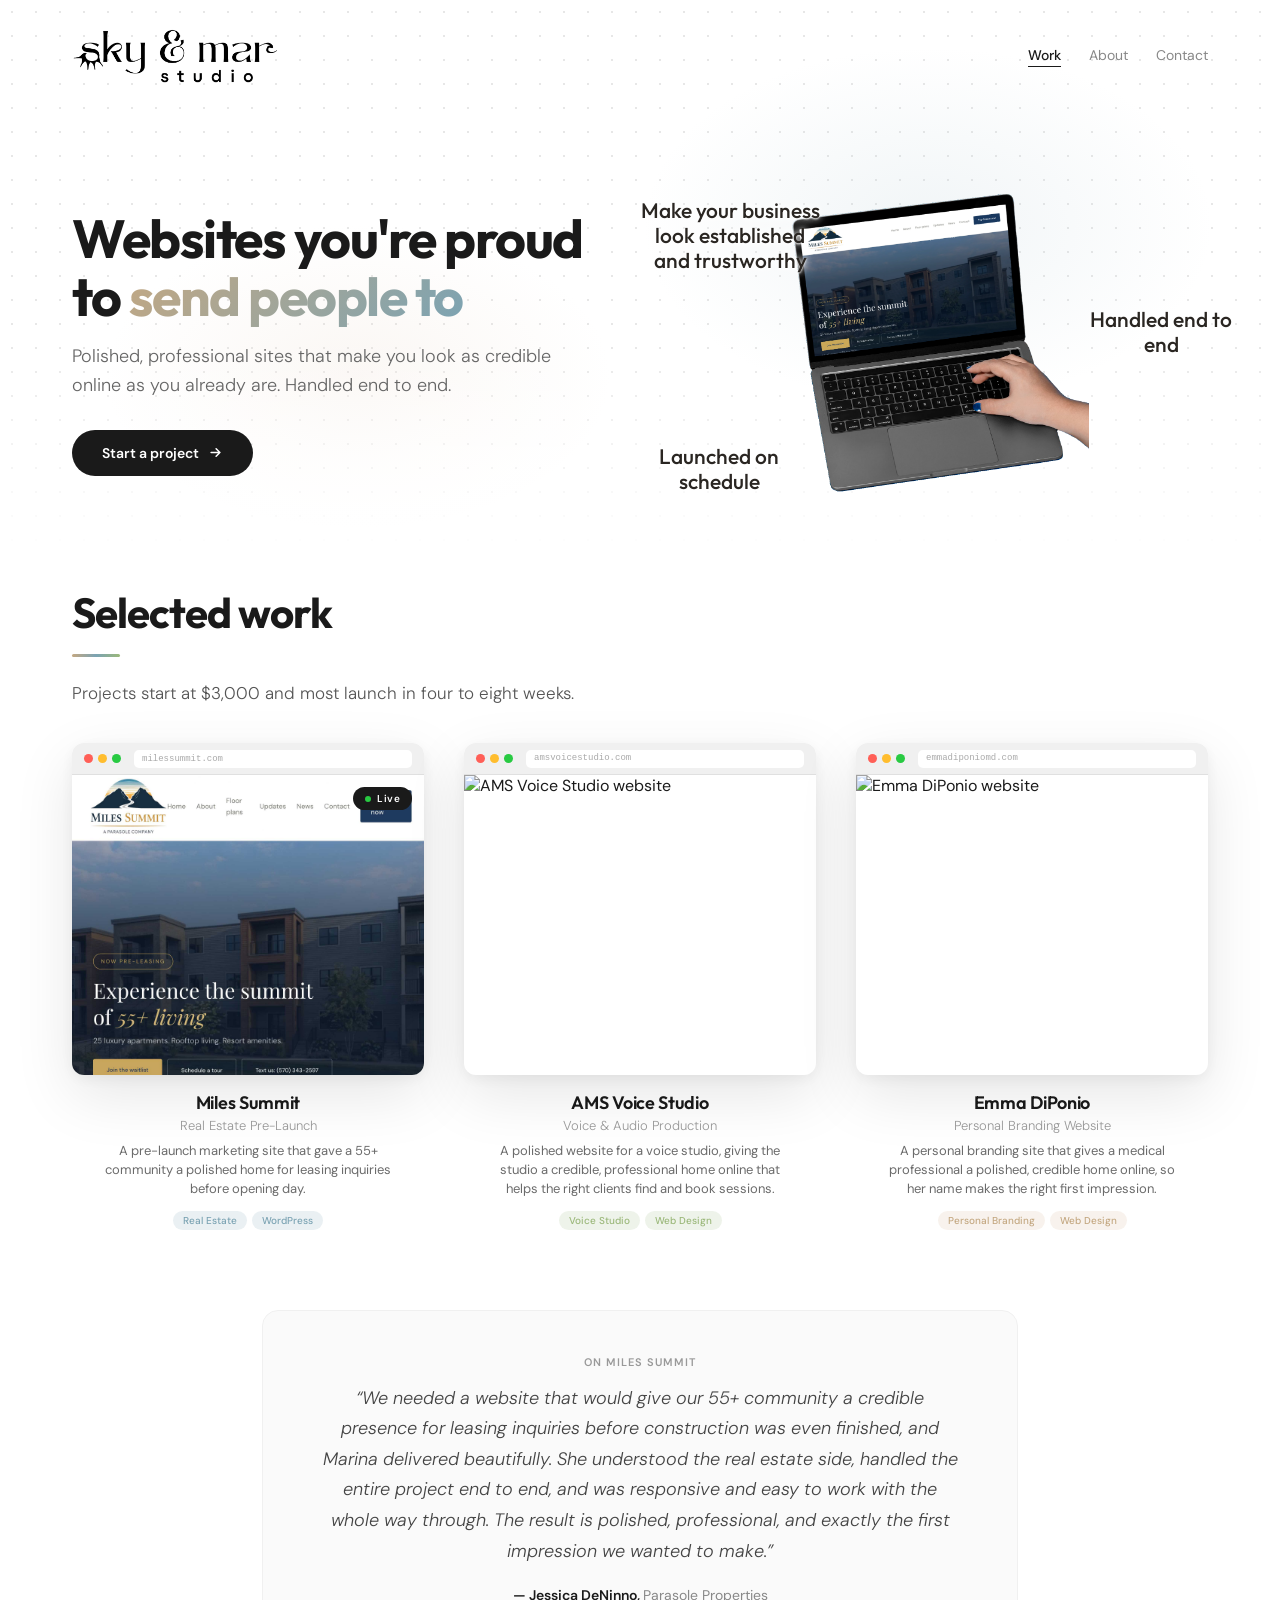
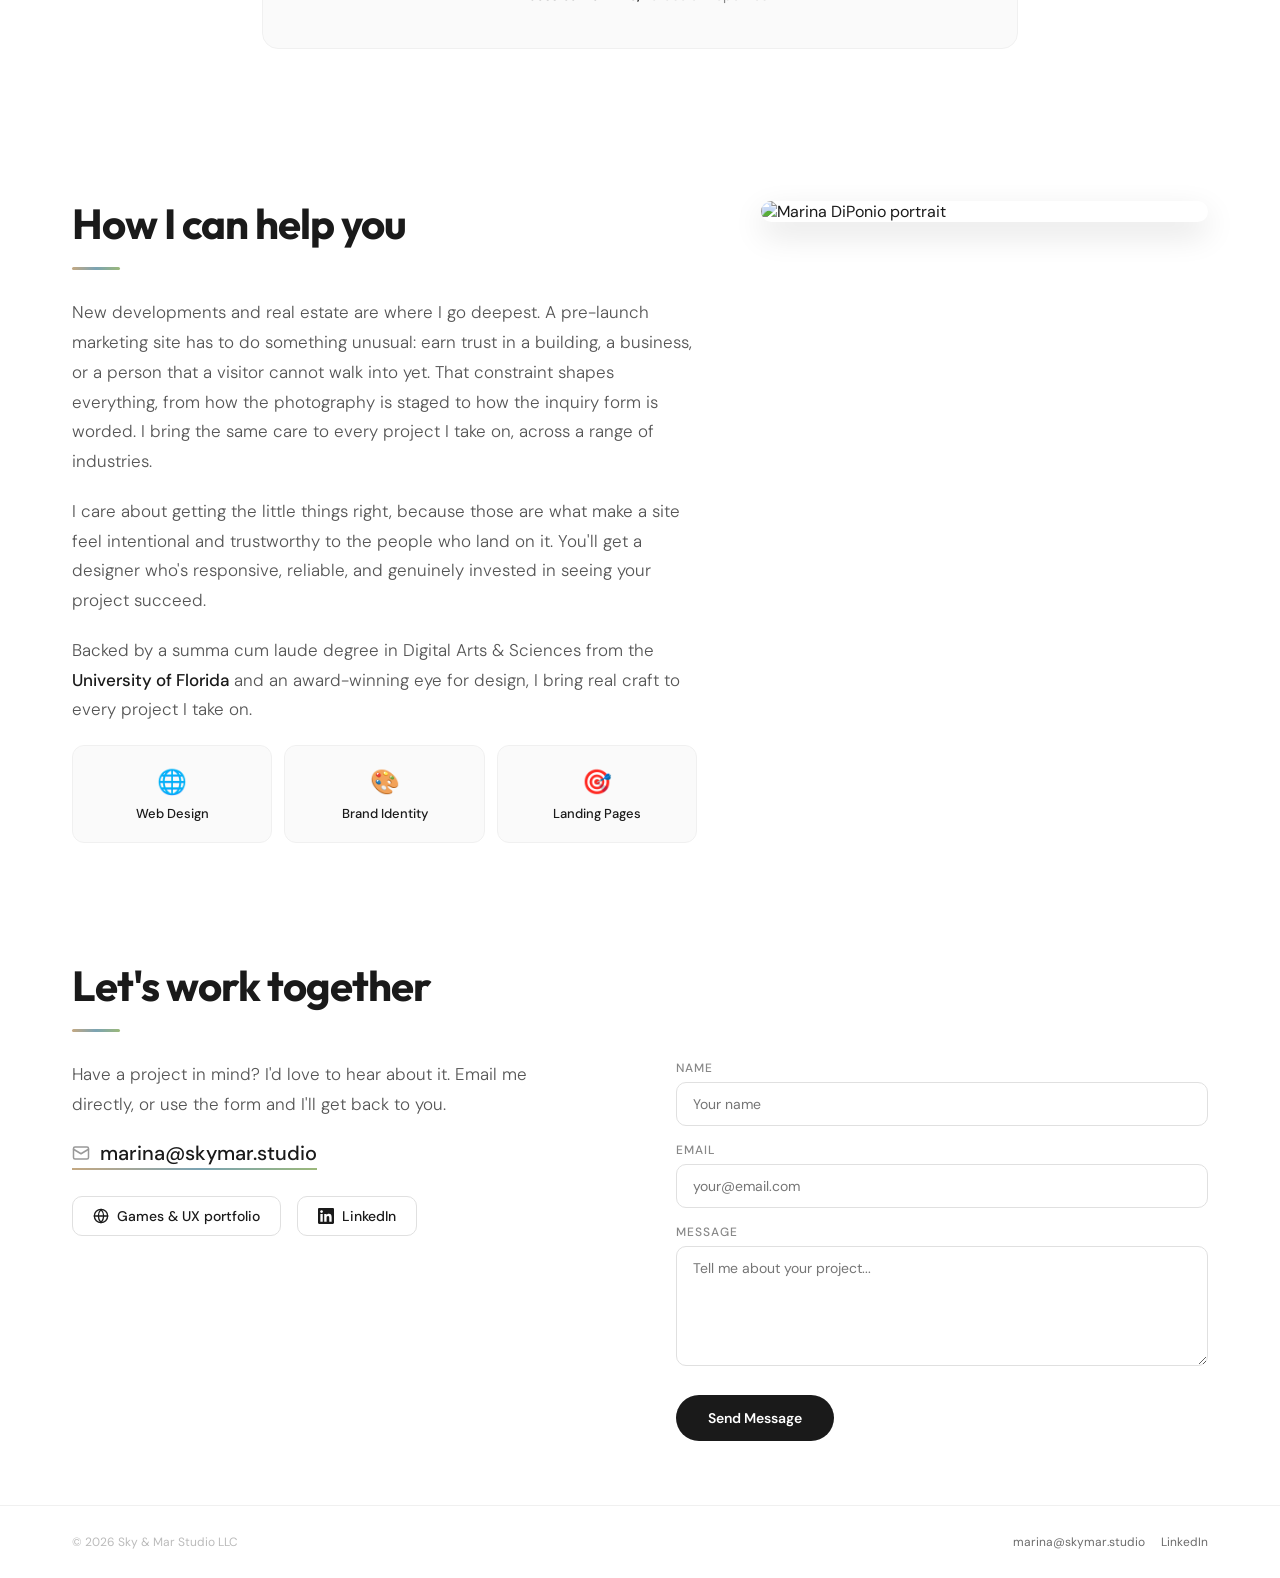
==== index.html @ c4ff3b1a "project price and timeline" ====
<!DOCTYPE html>
<html lang="en">
<head>
  <meta charset="UTF-8" />
  <meta name="viewport" content="width=device-width, initial-scale=1.0" />
    <title>Sky &amp; Mar Studio | Web Design &amp; Brand Identity</title>
    <meta name="description" content="Polished, professional websites built to earn trust. Web design, brand identity, and landing pages, handled end to end." />
  <link rel="preconnect" href="https://fonts.googleapis.com" />
  <link rel="preconnect" href="https://fonts.gstatic.com" crossorigin />
  <link href="https://fonts.googleapis.com/css2?family=Kalam:wght@400;700&family=DM+Sans:wght@300;400;500;600&family=Outfit:wght@300;400;500;600;700&display=swap" rel="stylesheet" />
  <link rel="stylesheet" href="styles.css" />
  <link rel="canonical" href="https://skymar.studio/" />

  <meta property="og:type" content="website" />
  <meta property="og:url" content="https://skymar.studio/" />
  <meta property="og:site_name" content="Sky &amp; Mar Studio" />
  <meta property="og:title" content="Sky &amp; Mar Studio | Web design, brand identity, and landing pages" />
  <meta property="og:description" content="Polished, professional websites built to earn trust. Web design, brand identity, and landing pages, handled end to end." />
  <meta property="og:image" content="https://skymar.studio/og-image-v1.png" />
  <meta property="og:image:width" content="1200" />
  <meta property="og:image:height" content="630" />
  <meta property="og:image:alt" content="Sky &amp; Mar Studio. Websites you're proud to send people to." />

  <meta name="twitter:card" content="summary_large_image" />
  <meta name="twitter:title" content="Sky &amp; Mar Studio | Web design, brand identity, and landing pages" />
  <meta name="twitter:description" content="Polished, professional websites built to earn trust. Web design, brand identity, and landing pages, handled end to end." />
  <meta name="twitter:image" content="https://skymar.studio/og-image-v1.png" />

  <link rel="icon" href="/favicon.ico?v=3" sizes="32x32" />
  <link rel="icon" href="/favicon-32.png?v=3" type="image/png" sizes="32x32" />
  <link rel="apple-touch-icon" href="/apple-touch-icon.png?v=3" />
</head>
<body id="top">

  <!-- ════════════════════════════════════════
       HERO SECTION (Dot Grid Background)
       ════════════════════════════════════════ -->
  <div class="hero-wrapper">
    <div class="dot-grid-bg">
      <div class="dot-grid-pattern"></div>
      <div class="dot-grid-wash wash-blue"></div>
      <div class="dot-grid-wash wash-warm"></div>
      <div class="dot-grid-fade"></div>
    </div>

    <!-- Header / Nav -->
    <header class="site-header">
      <a href="#top" class="logo">
        <img src="Sky%26Mar-logo-1-transp.png" alt="Sky & Mar Studio" class="logo-img" />
      </a>
      <nav class="site-nav">
        <a href="#work" class="nav-link active">Work</a>
        <a href="#about" class="nav-link">About</a>
        <a href="#contact" class="nav-link">Contact</a>
      </nav>
    </header>

    <!-- Hero Text (Work page only) -->
    <section class="hero-content" id="hero-content">
      <div class="hero-text">
        <h1 class="hero-title">
          Websites you're proud<br />
          to <span class="hero-gradient">send people to</span>
        </h1>
        <p class="hero-subtitle">
          Polished, professional sites that make you look as credible online as you already are. Handled end to end.
        </p>
        <a href="#contact" class="hero-cta">
          Start a project
          <svg width="15" height="15" viewBox="0 0 24 24" fill="none" stroke="currentColor" stroke-width="2.5" stroke-linecap="round" stroke-linejoin="round"><path d="M5 12h14M13 6l6 6-6 6"/></svg>
        </a>
      </div>
      <div class="mockup-stage">
        <img src="computer-mockup-t.png?v=2" alt="Computer mockup showing example website design" class="hero-mockup" />

        <!-- Scrapbook value callouts -->
        <div class="callout callout--1">Make your business look established and trustworthy</div>

        <div class="callout callout--2">Handled end to end</div>

        <div class="callout callout--3">Launched on schedule</div>
      </div>
    </section>
  </div>

  <!-- ════════════════════════════════════════
       WORK PAGE
       ════════════════════════════════════════ -->
  <section class="page-section active" id="work">
    <div class="work-header">
      <h2 class="page-title">Selected work</h2>
      <div class="title-accent"></div>
      <p class="work-note">Projects start at $3,000 and most launch in four to eight weeks.</p>
    </div>
    <div class="projects-grid">

      <!-- Project 1: Miles Summit -->
      <a class="project-card" href="https://milessummit.com" target="_blank" rel="noreferrer" style="--project-color: #B8CDD6; --project-accent: #7BA3B3;">
        <div class="browser-frame">
          <div class="browser-bar">
            <div class="browser-dots">
              <span class="dot red"></span>
              <span class="dot yellow"></span>
              <span class="dot green"></span>
            </div>
            <div class="browser-url">milessummit.com</div>
          </div>
          <!-- Status Badge -->
          <div class="status-badge status-badge--live">
            <span class="status-dot"></span>
            Live
          </div>
          <div class="browser-viewport">
            <!-- When Miles Summit is ready, uncomment this and delete the placeholder below: -->
            <!-- <img src="miles-screenshot.png" alt="Miles Summit website" class="scroll-image" /> -->
            <img src="milessummit-screenshot.jpg" alt="Miles Summit website" class="scroll-image" loading="lazy" decoding="async" />
          </div>
        </div>
        <div class="project-info">
          <h3 class="project-title">Miles Summit</h3>
          <p class="project-subtitle">Real Estate Pre-Launch</p>
          <p class="project-outcome">A pre-launch marketing site that gave a 55+ community a polished home for leasing inquiries before opening day.</p>
          <div class="project-tags">
            <span class="tag">Real Estate</span>
            <span class="tag">WordPress</span>
          </div>
        </div>
      </a>

      <!-- Project 2: AMS Voice Studio -->
      <a href="https://amsvoicestudio.com/" target="_blank" rel="noreferrer" class="project-card" style="--project-color: #C8D6B8; --project-accent: #9BB87A;">
        <div class="browser-frame">
          <div class="browser-bar">
            <div class="browser-dots">
              <span class="dot red"></span>
              <span class="dot yellow"></span>
              <span class="dot green"></span>
            </div>
            <div class="browser-url">amsvoicestudio.com</div>
          </div>
          <div class="browser-viewport">
            <img src="amsvoicestudio.com.jpg" alt="AMS Voice Studio website" class="scroll-image" loading="lazy" decoding="async" />
          </div>
        </div>
        <div class="project-info">
          <h3 class="project-title">AMS Voice Studio</h3>
          <p class="project-subtitle">Voice &amp; Audio Production</p>
          <p class="project-outcome">A polished website for a voice studio, giving the studio a credible, professional home online that helps the right clients find and book sessions.</p>
          <div class="project-tags">
            <span class="tag">Voice Studio</span>
            <span class="tag">Web Design</span>
          </div>
        </div>
      </a>

      <!-- Project 3: Emma DiPonio -->
      <a href="https://emmadiponiomd.com" target="_blank" rel="noreferrer" class="project-card" style="--project-color: #E8D5C4; --project-accent: #C4A882;">
        <div class="browser-frame">
          <div class="browser-bar">
            <div class="browser-dots">
              <span class="dot red"></span>
              <span class="dot yellow"></span>
              <span class="dot green"></span>
            </div>
            <div class="browser-url">emmadiponiomd.com</div>
          </div>
          <div class="browser-viewport">
            <img src="emma-screenshot.jpg" alt="Emma DiPonio website" class="scroll-image" loading="lazy" decoding="async" />
          </div>
        </div>
        <div class="project-info">
          <h3 class="project-title">Emma DiPonio</h3>
          <p class="project-subtitle">Personal Branding Website</p>
          <p class="project-outcome">A personal branding site that gives a medical professional a polished, credible home online, so her name makes the right first impression.</p>
          <div class="project-tags">
            <span class="tag">Personal Branding</span>
            <span class="tag">Web Design</span>
          </div>
        </div>
      </a>

    </div>

    <!-- ════════════════════════════════════════
         TESTIMONIALS
         ════════════════════════════════════════ -->
    <div class="testimonials">
      <div class="testimonial-card">
        <p class="testimonial-eyebrow">On Miles Summit</p>
        <p class="testimonial-quote">“We needed a website that would give our 55+ community a credible presence for leasing inquiries before construction was even finished, and Marina delivered beautifully. She understood the real estate side, handled the entire project end to end, and was responsive and easy to work with the whole way through. The result is polished, professional, and exactly the first impression we wanted to make.”</p>
        <p class="testimonial-author">— Jessica DeNinno, <span>Parasole Properties</span></p>
      </div>
    </div>
  </section>

  <!-- ════════════════════════════════════════
       ABOUT PAGE
       ════════════════════════════════════════ -->
  <section class="page-section" id="about">
    <div class="about-layout">
      <div class="about-content">
        <h2 class="page-title">How I can help you</h2>
        <div class="title-accent"></div>

        <p>
          New developments and real estate are where I go deepest. A pre-launch marketing site has to do something unusual: earn trust in a building, a business, or a person that a visitor cannot walk into yet. That constraint shapes everything, from how the photography is staged to how the inquiry form is worded. I bring the same care to every project I take on, across a range of industries.
        </p>

        <p>
          I care about getting the little things right, because those are what
          make a site feel intentional and trustworthy to the people who land
          on it. You'll get a designer who's responsive, reliable, and
          genuinely invested in seeing your project succeed.
        </p>

        <p>
          Backed by a summa cum laude degree in Digital Arts &amp; Sciences
          from the <strong>University of Florida</strong> and an award-winning
          eye for design, I bring real craft to every project I take on.
        </p>

        <div class="skills-grid">
          <div class="skill-card"><span class="skill-icon">🌐</span><span class="skill-name">Web Design</span></div>
          <div class="skill-card"><span class="skill-icon">🎨</span><span class="skill-name">Brand Identity</span></div>
          <div class="skill-card"><span class="skill-icon">🎯</span><span class="skill-name">Landing Pages</span></div>
        </div>
      </div>
      <div class="about-portrait"><img src="portrait.jpg" alt="Marina DiPonio portrait" /></div>
    </div>
  </section>

  <!-- ════════════════════════════════════════
       CONTACT PAGE
       ════════════════════════════════════════ -->
  <section class="page-section" id="contact">
    <div class="contact-layout">
      <div class="contact-content">
        <h2 class="page-title">Let's work together</h2>
        <div class="title-accent"></div>

        <p>
          Have a project in mind? I'd love to hear about it. Email me directly, or
          use the form and I'll get back to you.
        </p>

        <a class="contact-email" href="mailto:marina@skymar.studio">
          <svg width="18" height="18" viewBox="0 0 24 24" fill="none" stroke="currentColor" stroke-width="2" stroke-linecap="round" stroke-linejoin="round"><rect x="2" y="4" width="20" height="16" rx="2"/><path d="m22 7-10 6L2 7"/></svg>
          marina@skymar.studio
        </a>

        <div class="contact-links"> <a href="https://marskies.github.io" target="_blank" rel="noopener" class="contact-link-btn"> <svg width="16" height="16" viewBox="0 0 24 24" fill="none" stroke="currentColor" stroke-width="2" stroke-linecap="round" stroke-linejoin="round"><circle cx="12" cy="12" r="10"/><line x1="2" y1="12" x2="22" y2="12"/><path d="M12 2a15.3 15.3 0 0 1 4 10 15.3 15.3 0 0 1-4 10 15.3 15.3 0 0 1-4-10 15.3 15.3 0 0 1 4-10z"/></svg> Games &amp; UX portfolio </a>
          <a href="https://linkedin.com/in/marinadiponio" target="_blank" rel="noreferrer" class="contact-link-btn">
            <svg width="16" height="16" viewBox="0 0 24 24" fill="currentColor"><path d="M20.447 20.452h-3.554v-5.569c0-1.328-.027-3.037-1.852-3.037-1.853 0-2.136 1.445-2.136 2.939v5.667H9.351V9h3.414v1.561h.046c.477-.9 1.637-1.85 3.37-1.85 3.601 0 4.267 2.37 4.267 5.455v6.286zM5.337 7.433c-1.144 0-2.063-.926-2.063-2.065 0-1.138.92-2.063 2.063-2.063 1.14 0 2.064.925 2.064 2.063 0 1.139-.925 2.065-2.064 2.065zm1.782 13.019H3.555V9h3.564v11.452zM22.225 0H1.771C.792 0 0 .774 0 1.729v20.542C0 23.227.792 24 1.771 24h20.451C23.2 24 24 23.227 24 22.271V1.729C24 .774 23.2 0 22.222 0h.003z"/></svg>
            LinkedIn
          </a>
        </div>
      </div>
      <div class="contact-form-col">

        <!-- Contact Form (Formspree) -->
        <form id="contact-form" action="https://formspree.io/f/xojppnrj" method="POST">
          <div class="form-group">
            <label for="name">Name</label>
            <input type="text" id="name" name="name" placeholder="Your name" required />
          </div>
          <div class="form-group">
            <label for="email">Email</label>
            <input type="email" id="email" name="email" placeholder="your@email.com" required />
          </div> <div class="form-group">
            <label for="message">Message</label>
            <textarea id="message" name="message" placeholder="Tell me about your project..." required></textarea>
          </div>
          <button type="submit" class="submit-btn">Send Message</button>
        </form>

        <!-- Success message (shown after submit) -->
        <div id="form-success" class="form-success" style="display: none;">
          <div class="success-icon">✨</div>
          <h3>Message sent!</h3>
          <p>Thank you for reaching out. I'll get back to you soon.</p>
        </div>
      </div>
    </div>
  </section>

  <!-- ════════════════════════════════════════
       FOOTER
       ════════════════════════════════════════ -->
  <footer class="site-footer">
    <span>© 2026 Sky & Mar Studio LLC</span>
    <div class="footer-links">
      <a href="mailto:marina@skymar.studio">marina@skymar.studio</a>
      <a href="https://linkedin.com/in/marinadiponio" target="_blank" rel="noreferrer">LinkedIn</a>
    </div>
  </footer>

  <script src="script.js"></script>
</body>
</html>
---- styles.css ----
/* ════════════════════════════════════════
   RESET & BASE
   ════════════════════════════════════════ */
*, *::before, *::after {
  margin: 0;
  padding: 0;
  box-sizing: border-box;
}

body {
  font-family: 'DM Sans', 'Helvetica Neue', Helvetica, Arial, sans-serif;
  background: #fff;
  color: #1a1a1a;
  min-height: 100vh;
  overflow-x: hidden;
  -webkit-font-smoothing: antialiased;
}
html {
     scroll-behavior: smooth;
     color-scheme: light;
}
section { scroll-margin-top: 24px; }

a { color: inherit; text-decoration: none; }
img { max-width: 100%; display: block; }
strong { font-weight: 500; color: #1a1a1a; }

/* ════════════════════════════════════════
   ANIMATIONS
   ════════════════════════════════════════ */
@keyframes scrollUp {
  0%   { transform: translateY(0); }
  42%  { transform: translateY(-52%); }
  50%  { transform: translateY(-52%); }
  92%  { transform: translateY(0); }
  100% { transform: translateY(0); }
}

@keyframes fadeInUp {
  from { opacity: 0; transform: translateY(24px); }
  to   { opacity: 1; transform: translateY(0); }
}

@keyframes gradientShift {
  0%   { background-position: 0% 50%; }
  50%  { background-position: 100% 50%; }
  100% { background-position: 0% 50%; }
}

@keyframes pulse {
  0%, 100% { opacity: 1; }
  50%      { opacity: 0.4; }
}

/* ════════════════════════════════════════
   DOT GRID HERO BACKGROUND
   ════════════════════════════════════════ */
.hero-wrapper {
  position: relative;
  overflow: hidden;
}

.dot-grid-bg {
  position: absolute;
  inset: 0;
  overflow: hidden;
  background: #fff;
}

.dot-grid-pattern {
  position: absolute;
  inset: 0;
  opacity: 0.35;
  background-image: radial-gradient(circle, #bbb 1px, transparent 1px);
  background-size: 24px 24px;
}

.dot-grid-wash {
  position: absolute;
}

.wash-blue {
  top: 8%; right: 5%;
  width: 45%; height: 65%;
  background: radial-gradient(ellipse, rgba(184, 205, 214, 0.2) 0%, transparent 70%);
}

.wash-warm {
  bottom: 5%; left: 8%;
  width: 40%; height: 55%;
  background: radial-gradient(ellipse, rgba(232, 213, 196, 0.2) 0%, transparent 70%);
}

.dot-grid-fade {
  position: absolute;
  bottom: 0; left: 0; right: 0;
  height: 40%;
  background: linear-gradient(180deg, transparent 0%, #fff 100%);
}

/* ════════════════════════════════════════
   HEADER
   ════════════════════════════════════════ */
.site-header {
  position: relative;
  z-index: 10;
  padding: 28px 72px;
  display: flex;
  justify-content: space-between;
  align-items: center;
  max-width: 1400px;
  margin: 0 auto;
}

.logo { display: flex; align-items: center; }
.logo-img { height: 56px; width: auto; object-fit: contain; }

.site-nav {
  display: flex;
  gap: 28px;
  font-size: 14px;
}

.nav-link {
  color: #888;
  font-weight: 400;
  padding-bottom: 2px;
  border-bottom: 1.5px solid transparent;
  transition: all 0.2s;
}

.nav-link.active {
  color: #1a1a1a;
  font-weight: 500;
  border-bottom-color: #1a1a1a;
}

.nav-link:hover {
  color: #1a1a1a;
}

/* ════════════════════════════════════════
   HERO CONTENT
   ════════════════════════════════════════ */
.hero-content {
  position: relative;
  z-index: 10;
  padding: 80px 72px 64px;
  max-width: 1400px;
  margin: 0 auto;
  animation: fadeInUp 0.8s ease;
   display: grid;
   grid-template-columns: 1fr 1fr;
   gap: 64px;
   align-items: center;
}

.hero-content.hidden { display: none; }

/* ── Hero call to action ── */
.hero-cta {
  display: inline-flex;
  align-items: center;
  gap: 9px;
  margin-top: 30px;
  padding: 14px 30px;
  border-radius: 100px;
  background: #1a1a1a;
  color: #fff;
  font-size: 14px;
  font-weight: 600;
  transition: all 0.2s;
}

.hero-cta:hover {
  background: #333;
  transform: translateY(-1px);
}

.hero-cta svg { transition: transform 0.2s; }
.hero-cta:hover svg { transform: translateX(3px); }

@media (max-width: 580px) {
  .hero-cta { margin-top: 24px; padding: 13px 26px; }
}

html { scroll-behavior: smooth; }

.hero-title {
  font-family: 'Outfit', sans-serif;
  /* fluid so the headline stays two lines from 900px up to full width */
  font-size: clamp(36px, calc((100vw - 208px) / 20), 56px);
  font-weight: 700;
  line-height: 1.08;
  letter-spacing: -1.5px;
}

.hero-gradient {
  background: linear-gradient(135deg, #C4A882, #7BA3B3, #9BB87A);
  -webkit-background-clip: text;
  -webkit-text-fill-color: transparent;
  background-clip: text;
  background-size: 200% 200%;
  animation: gradientShift 5s ease infinite;
}

.hero-subtitle {
  font-size: 18px;
  color: #666;
  margin-top: 16px;
  line-height: 1.6;
  font-weight: 300;
  max-width: 520px;
}

.hero-mockup {
   width: 100%;
   max-width: 300px;
   height: auto;
   justify-self: center;
}

/* ════════════════════════════════════════
   PAGE SECTIONS
   ════════════════════════════════════════ */
.page-section {
  display: block;
   padding: 24px 0;
  background: #fff;
}

.page-section.active {
  display: block;
}

/* ════════════════════════════════════════
   WORK SECTION HEADING
   ════════════════════════════════════════ */
.work-header {
  padding: 8px 72px 34px;
  max-width: 1400px;
  margin: 0 auto;
}

.work-header .title-accent { margin: 18px 0 22px; }

.work-note {
  font-size: 17px;
  color: #555;
  line-height: 1.75;
  font-weight: 300;
  max-width: 680px;
}

@media (max-width: 900px) {
  .work-header { padding: 8px 40px 32px; }
}

@media (max-width: 580px) {
  .work-header { padding: 4px 20px 26px; }
  .work-header .title-accent { margin: 14px 0 18px; }
  .work-note { font-size: 15px; }
}

/* ════════════════════════════════════════
   PROJECTS GRID
   ════════════════════════════════════════ */
.projects-grid {
  padding: 0 72px 80px;
  display: grid;
  grid-template-columns: repeat(3, 1fr);
  gap: 40px;
  max-width: 1400px;
  margin: 0 auto;
}

/* Exactly four cards would leave one orphan in a three-column row,
   so pair them 2x2 instead. Reverts automatically at five or more.
   Desktop only: the tablet and mobile rules below already handle those. */
@media (min-width: 901px) {
  .projects-grid:has(> :nth-child(4):last-child) {
    grid-template-columns: repeat(2, 1fr);
    max-width: 1120px;
  }
}

.project-card {
  display: flex;
  flex-direction: column;
  align-items: center;
  gap: 16px;
  cursor: pointer;
  animation: fadeInUp 0.6s ease both;
}

.project-card:nth-child(1) { animation-delay: 0s; }
.project-card:nth-child(2) { animation-delay: 0.15s; }
.project-card:nth-child(3) { animation-delay: 0.3s; }

.project-card:hover .browser-frame {
  transform: translateY(-4px) scale(1.015);
}

/* ── Browser Frame ── */
.browser-frame {
  border-radius: 12px;
  overflow: hidden;
  width: 100%;
  box-shadow: 0 20px 60px rgba(0,0,0,0.1), 0 4px 16px rgba(0,0,0,0.06);
  background: #fff;
  transition: transform 0.4s cubic-bezier(0.2, 0, 0, 1);
  position: relative;
}

.browser-bar {
  height: 32px;
  background: #f0f0f0;
  display: flex;
  align-items: center;
  padding: 0 12px;
  gap: 5px;
  border-bottom: 1px solid #e0e0e0;
}

.browser-dots {
  display: flex;
  gap: 5px;
  flex-shrink: 0;
}

.dot {
  width: 9px; height: 9px;
  border-radius: 50%;
  display: block;
}

.dot.red    { background: #ff5f57; }
.dot.yellow { background: #ffbd2e; }
.dot.green  { background: #28ca42; }

.browser-url {
  flex: 1;
  height: 18px;
  background: #fff;
  border-radius: 5px;
  margin-left: 8px;
  display: flex;
  align-items: center;
  padding-left: 8px;
  font-size: 9px;
  color: #aaa;
  font-family: monospace;
  overflow: hidden;
  white-space: nowrap;
}

.browser-viewport {
  height: 300px;
  overflow: hidden;
  position: relative;
}

/* ── Status Badge ── */
.status-badge {
  position: absolute;
  top: 44px;
  right: 12px;
  z-index: 10;
  background: #1a1a1a;
  color: #fff;
  font-size: 10px;
  font-weight: 600;
  padding: 5px 12px;
  border-radius: 100px;
  letter-spacing: 0.5px;
  display: flex;
  align-items: center;
  gap: 6px;
}

.status-dot {
  width: 6px; height: 6px;
  border-radius: 50%;
  background: #ffbd2e;
  display: block;
  animation: pulse 2s ease-in-out infinite;
}

.status-badge--live .status-dot { background: #28ca42; }

/* ── Scrolling Screenshot ── */
.scroll-image {
  width: 100%;
  /* Animation set dynamically by JS based on image height */
}

/* ── Placeholder (delete when real screenshots added) ── */
.placeholder-page {
  width: 100%;
  height: 1200px;
  animation: scrollUp 12s linear infinite;
  background:
    linear-gradient(180deg,
      var(--pc) 0%, var(--pa) 16%,
      #fafafa 17%, #fafafa 28%,
      var(--pc, #eee) 29%, var(--pa, #ddd) 42%,
      #fafafa 43%, #fafafa 54%,
      var(--pc) 55%, var(--pa) 68%,
      #fafafa 69%, #fafafa 80%,
      var(--pc) 81%, var(--pa) 100%
    );
  opacity: 0.6;
}

/* ── Project Info ── */
.project-info { text-align: center; }

.project-title {
  font-family: 'Outfit', sans-serif;
  font-size: 18px;
  font-weight: 600;
  letter-spacing: -0.3px;
}

.project-subtitle {
  font-size: 13px;
  color: #999;
  margin: 3px 0 8px;
  font-weight: 300;
}
.project-outcome {
  font-size: 13px;
  color: #6b6b6b;
  line-height: 1.45;
  margin: 0 0 12px;
  font-weight: 400;
  max-width: 34ch;
  margin-left: auto;
  margin-right: auto;
}

.project-tags {
  display: flex;
  gap: 5px;
  justify-content: center;
  flex-wrap: wrap;
}

.tag {
  font-size: 10px;
  padding: 3px 10px;
  border-radius: 100px;
  background: color-mix(in srgb, var(--project-color) 30%, transparent);
  color: var(--project-accent);
  font-weight: 500;
  white-space: nowrap;
}

/* ════════════════════════════════════════
   TESTIMONIALS
   ════════════════════════════════════════ */
.testimonials {
  padding: 0 72px 72px;
  max-width: 900px;
  margin: 0 auto;
}

.testimonial-card {
  background: #fafafa;
  border: 1px solid #f0f0f0;
  border-radius: 16px;
  padding: 44px 56px;
  text-align: center;
  animation: fadeInUp 0.6s ease both;
}

.testimonial-eyebrow {
  font-size: 11px;
  font-weight: 600;
  letter-spacing: 1px;
  text-transform: uppercase;
  color: #999;
  margin-bottom: 14px;
}

.testimonial-quote {
  font-size: 18px;
  line-height: 1.7;
  color: #444;
  font-weight: 300;
  font-style: italic;
  margin-bottom: 20px;
}

.testimonial-author {
  font-size: 14px;
  font-weight: 600;
  color: #1a1a1a;
}

.testimonial-author span {
  font-weight: 400;
  color: #888;
}

@media (max-width: 900px) {
  .testimonials {
    padding: 0 40px 56px;
  }

  .testimonial-card {
    padding: 32px 28px;
  }
}

@media (max-width: 580px) {
  .testimonials {
    padding: 0 20px 48px;
  }

  .testimonial-quote {
    font-size: 16px;
  }
}

/* ════════════════════════════════════════
   ABOUT PAGE
   ════════════════════════════════════════ */
.about-content {
  padding: 64px 72px 96px;
  max-width: 1400px;
  margin: 0 auto;
  animation: fadeInUp 0.6s ease;
}
.about-layout {
     max-width: 1400px;
     margin: 0 auto;
     padding: 32px 72px 40px;
     display: grid;
     grid-template-columns: minmax(0, 1.4fr) minmax(0, 1fr);
     gap: 64px;
     align-items: start;
     animation: fadeInUp 0.6s ease;
}

.about-layout .about-content {
     padding: 0;
     max-width: none;
     margin: 0;
     animation: none;
}

.about-portrait img {
     width: 100%;
     height: auto;
     display: block;
     border-radius: 16px;
     box-shadow: 0 12px 32px rgba(0, 0, 0, 0.12);
     object-fit: cover;
}

@media (max-width: 900px) {
     .about-layout {
            grid-template-columns: 1fr;
            gap: 40px;
            padding: 64px 32px 80px;
     }
     .about-portrait {
            max-width: 360px;
            margin: 0 auto;
     }
}

.about-content p {
  max-width: 680px;
}

.page-title {
  font-family: 'Outfit', sans-serif;
  font-size: 42px;
  font-weight: 700;
  line-height: 1.1;
  letter-spacing: -1px;
}

.title-accent {
  width: 48px;
  height: 3px;
  background: linear-gradient(90deg, #C4A882, #7BA3B3, #9BB87A);
  border-radius: 2px;
  margin: 20px 0 28px;
}

.about-content p,
.contact-content p {
  font-size: 17px;
  color: #555;
  line-height: 1.75;
  font-weight: 300;
  margin-bottom: 20px;
}

.skills-grid {
  display: grid;
  grid-template-columns: repeat(3, 1fr);
  gap: 12px;
  margin-top: 16px;
  max-width: 680px;
}

.skill-card {
  padding: 20px 16px;
  border-radius: 12px;
  border: 1px solid #f0f0f0;
  text-align: center;
  background: #fafafa;
  display: flex;
  flex-direction: column;
  align-items: center;
  gap: 8px;
  animation: fadeInUp 0.5s ease both;
}

.skill-card:nth-child(1) { animation-delay: 0.3s; }
.skill-card:nth-child(2) { animation-delay: 0.4s; }
.skill-card:nth-child(3) { animation-delay: 0.5s; }
.skill-card:nth-child(4) { animation-delay: 0.6s; }

.skill-icon { font-size: 24px; }
.skill-name { font-size: 13px; font-weight: 500; }

/* ════════════════════════════════════════
   CONTACT PAGE
   ════════════════════════════════════════ */
.contact-content {
  padding: 32px 72px 40px;
  max-width: 1400px;
  margin: 0 auto;
  animation: fadeInUp 0.6s ease;
}

.contact-content p {
  max-width: 680px;
}

.contact-layout {
     max-width: 1400px;
     margin: 0 auto;
     padding: 32px 72px 40px;
     display: grid;
     grid-template-columns: minmax(0, 1fr) minmax(0, 1.1fr);
     gap: 120px;
     align-items: start;
     animation: fadeInUp 0.6s ease;
}

.contact-layout .contact-content {
     padding: 0;
     max-width: none;
     margin: 0;
     animation: none;
}

.contact-form-col {
     width: 100%;
   padding-top: 97px;
}

.contact-form-col #contact-form {
     margin-top: 0;
}

@media (max-width: 900px) {
     .contact-layout {
            grid-template-columns: 1fr;
            gap: 32px;
            padding: 32px 32px 40px;
        .contact-form-col { padding-top: 0; }
     }
}
/* ── Direct email ── */
.contact-email {
  display: inline-flex;
  align-items: center;
  gap: 10px;
  font-size: 20px;
  font-weight: 500;
  color: #1a1a1a;
  margin-bottom: 26px;
  padding-bottom: 4px;
  background-image: linear-gradient(90deg, #C4A882 0%, #7BA3B3 52%, #9BB87A 100%);
  background-size: 100% 2px;
  background-repeat: no-repeat;
  background-position: 0 100%;
  transition: opacity 0.2s;
}

.contact-email:hover { opacity: 0.65; }

.contact-email svg { color: #999; flex-shrink: 0; }

@media (max-width: 580px) {
  .contact-email { font-size: 17px; gap: 8px; }
}

.contact-links {
  display: flex;
  gap: 16px;
  margin-bottom: 40px;
  flex-wrap: wrap;
  max-width: 680px;
}

.contact-link-btn {
  display: flex;
  align-items: center;
  gap: 8px;
  padding: 10px 20px;
  border-radius: 10px;
  border: 1px solid #e0e0e0;
  font-size: 14px;
  font-weight: 500;
  transition: all 0.2s;
}

.contact-link-btn:hover {
  border-color: #1a1a1a;
  background: #fafafa;
}

/* ── Form ── */
.form-group {
  margin-bottom: 16px;
  max-width: 680px;
}

.form-group label {
  font-size: 12px;
  font-weight: 500;
  color: #888;
  margin-bottom: 6px;
  display: block;
  text-transform: uppercase;
  letter-spacing: 1px;
}

.form-group input,
.form-group textarea {
  width: 100%;
  padding: 12px 16px;
  border-radius: 10px;
  border: 1px solid #e0e0e0;
  font-size: 14px;
  font-family: 'DM Sans', sans-serif;
  outline: none;
  transition: border-color 0.2s;
  background: #fff;
}

.form-group input:focus,
.form-group textarea:focus {
  border-color: #7BA3B3;
}

.form-group textarea {
  min-height: 120px;
  resize: vertical;
}

.submit-btn {
  padding: 14px 32px;
  border-radius: 100px;
  border: none;
  background: #1a1a1a;
  color: #fff;
  font-size: 14px;
  font-weight: 600;
  cursor: pointer;
  font-family: 'DM Sans', sans-serif;
  transition: all 0.2s;
  margin-top: 8px;
}

.submit-btn:hover {
  background: #333;
  transform: translateY(-1px);
}

/* ── Success State ── */
.form-success {
  padding: 40px 24px;
  border-radius: 16px;
  background: #f8faf6;
  text-align: center;
  animation: fadeInUp 0.4s ease;
}

.success-icon { font-size: 32px; margin-bottom: 12px; }

.form-success h3 {
  font-family: 'Outfit', sans-serif;
  font-size: 22px;
  font-weight: 600;
  margin-bottom: 8px;
}

.form-success p {
  font-size: 14px;
  color: #888;
  font-weight: 300;
}

/* ════════════════════════════════════════
   FOOTER
   ════════════════════════════════════════ */
.site-footer {
  padding: 28px 72px;
  border-top: 1px solid #f0f0f0;
  display: flex;
  justify-content: space-between;
  align-items: center;
  font-size: 12px;
  color: #bbb;
  max-width: 1400px;
  margin: 0 auto;
}

.footer-links {
  display: flex;
  gap: 16px;
}

.footer-links a {
  cursor: pointer;
  color: #6b6b6b;
  transition: color 0.2s;
}

.footer-links a:hover { color: #1a1a1a; }

/* ════════════════════════════════════════
   RESPONSIVE — TABLET
   ════════════════════════════════════════ */
@media (max-width: 900px) {
  .site-header {
    padding: 24px 40px;
  }

  .projects-grid {
    padding: 0 40px 72px;
    grid-template-columns: 1fr 1fr;
    gap: 28px;
  }

  .browser-viewport { height: 240px; }

  .hero-title { font-size: 44px; }

  .hero-content {
    padding: 64px 40px 88px;
     grid-template-columns: 1fr;
  }

  .about-content,
  .contact-content {
    padding: 64px 40px 96px;
  }

  .site-footer {
    padding: 28px 40px;
  }

  .skills-grid {
    grid-template-columns: repeat(3, 1fr);
  }
}

/* ════════════════════════════════════════
   RESPONSIVE — MOBILE
   ════════════════════════════════════════ */
@media (max-width: 580px) {
  .site-header {
    padding: 18px 20px;
  }

  .logo-img { height: 40px; }

  .site-nav {
    gap: 14px;
    font-size: 12px;
  }

  .hero-content {
    padding: 48px 20px 72px;
  }

  .hero-title { font-size: 34px; }
  .hero-subtitle { font-size: 15px; }

  .projects-grid {
    padding: 0 20px 56px;
    grid-template-columns: 1fr;
    gap: 36px;
  }

  .browser-viewport { height: 260px; }

  .page-title { font-size: 30px; }

  .about-content,
  .contact-content {
    padding: 48px 20px 72px;
  }

  .about-content p,
  .contact-content p {
    font-size: 15px;
  }

  .skills-grid {
    grid-template-columns: repeat(3, 1fr);
    gap: 8px;
  }

  .site-footer {
    padding: 20px 20px;
  }
}
@media (max-width: 580px) {
  /* Mobile: reorder portrait between heading and paragraph; make it smaller */
  .about-layout {
         display: flex;
         padding: 48px 20px 72px;
         flex-direction: column;
  }
  .about-content {
         display: contents;
  }
  .about-content .page-title { order: 1; }
  .about-content .title-accent { order: 2; }
  .about-portrait {
         order: 3;
         max-width: 300px;
         margin: 16px auto 8px;
  }
  .about-portrait img {
         width: 100%;
         height: auto;
  }
    .about-content p { order: 4; }
       .about-content .skills-grid { order: 5; }
}
/* ════════════════════════════════════════
   HERO SCRAPBOOK CALLOUTS
   ════════════════════════════════════════ */
.mockup-stage {
  position: relative;
  width: 100%;
  justify-self: center;
  display: flex;
  justify-content: center;
}

.mockup-stage .hero-mockup {
  position: relative;
  z-index: 2;
}

/* Handwritten notes sitting directly on the page, with a soft
   light halo behind the text so they stay legible over any background. */
.callout {
  position: absolute;
  z-index: 5;
  max-width: 180px;
  font-family: 'Outfit', 'DM Sans', sans-serif;
  font-size: clamp(15px, 1.3vw + 9px, 21px);
  line-height: 1.2;
  font-weight: 500;
  color: #2a2622;
  text-align: center;
  text-shadow:
    0 0 6px rgba(255, 255, 255, 0.95),
    0 0 14px rgba(255, 255, 255, 0.9),
    0 1px 2px rgba(255, 255, 255, 0.9);
  will-change: transform;
}

/* Note 1 — upper left. driftA = down-right sway + wobble */
.callout--1 {
  top: 2%;
  left: -6%;
  animation: driftA 9s ease-in-out infinite;
}

/* Note 2 — right side. driftB = up-left sway + opposite wobble */
.callout--2 {
  top: 38%;
  right: -8%;
  animation: driftB 11s ease-in-out infinite;
}

/* Note 3 — lower. driftC = slow bob + gentle wobble */
.callout--3 {
  bottom: 0%;
  left: -8%;
  animation: driftC 10s ease-in-out infinite;
}

/* Each keyframe bakes in the note's resting rotation so it floats AND wobbles */
@keyframes driftA {
  0%   { transform: translate(0, 0) rotate(-5deg); }
  25%  { transform: translate(7px, -9px) rotate(-2.5deg); }
  50%  { transform: translate(11px, 4px) rotate(-6.5deg); }
  75%  { transform: translate(3px, 9px) rotate(-3.5deg); }
  100% { transform: translate(0, 0) rotate(-5deg); }
}

@keyframes driftB {
  0%   { transform: translate(0, 0) rotate(4deg); }
  25%  { transform: translate(-9px, 7px) rotate(6.5deg); }
  50%  { transform: translate(-4px, -10px) rotate(2deg); }
  75%  { transform: translate(-11px, -3px) rotate(5.5deg); }
  100% { transform: translate(0, 0) rotate(4deg); }
}

@keyframes driftC {
  0%   { transform: translate(0, 0) rotate(-2.5deg); }
  25%  { transform: translate(-6px, -8px) rotate(-0.5deg); }
  50%  { transform: translate(5px, -12px) rotate(-4deg); }
  75%  { transform: translate(6px, -5px) rotate(-1.5deg); }
  100% { transform: translate(0, 0) rotate(-2.5deg); }
}

@media (prefers-reduced-motion: reduce) {
  .callout { animation: none; }
  .callout--1 { transform: rotate(-5deg); }
  .callout--2 { transform: rotate(4deg); }
  .callout--3 { transform: rotate(-2.5deg); }
}

/* ── Mobile: stack notes below the mockup ── */
@media (max-width: 900px) {
  .mockup-stage {
    flex-direction: column;
    align-items: center;
    gap: 14px;
  }

  .callout {
    position: static;
    transform: none;
    animation: none;
    max-width: 320px;
    width: 100%;
    margin: 0 auto;
    text-align: center;
    font-size: 17px;
    text-shadow: 0 1px 2px rgba(255, 255, 255, 0.8);
  }
}
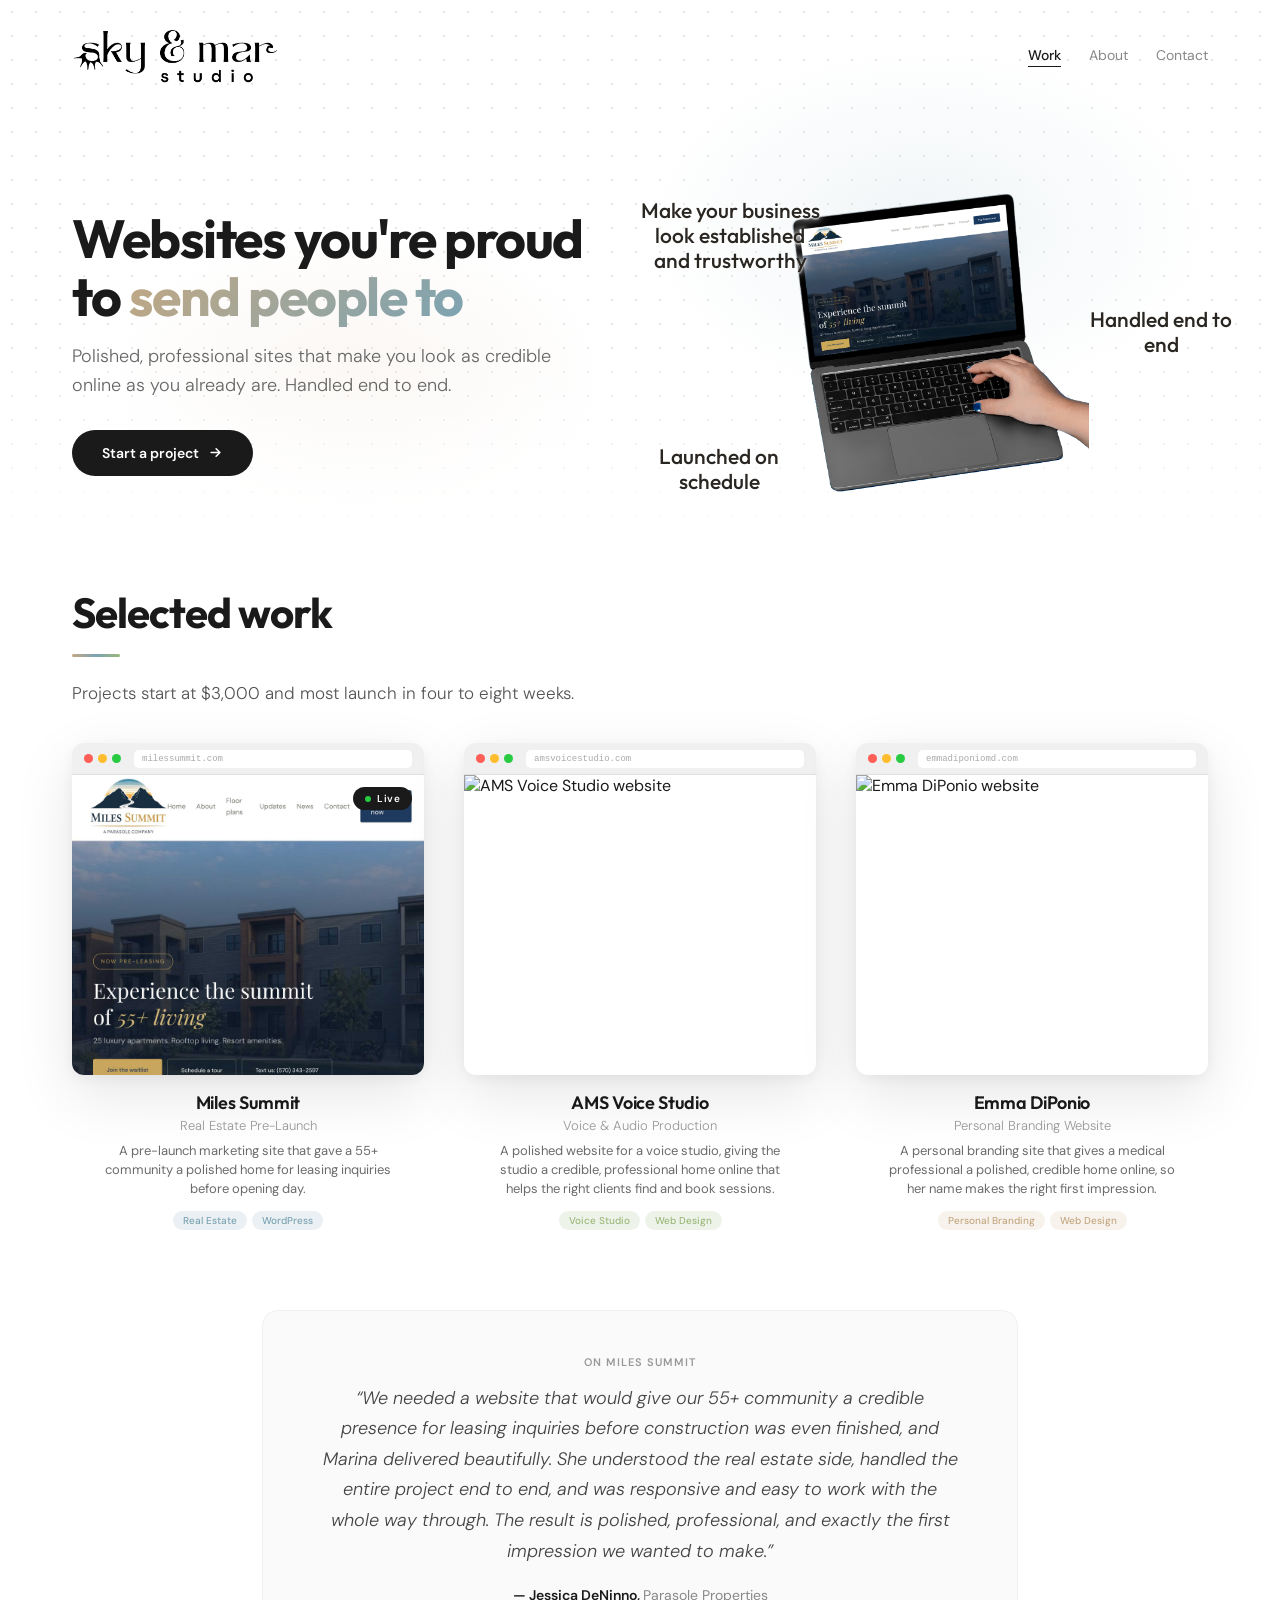
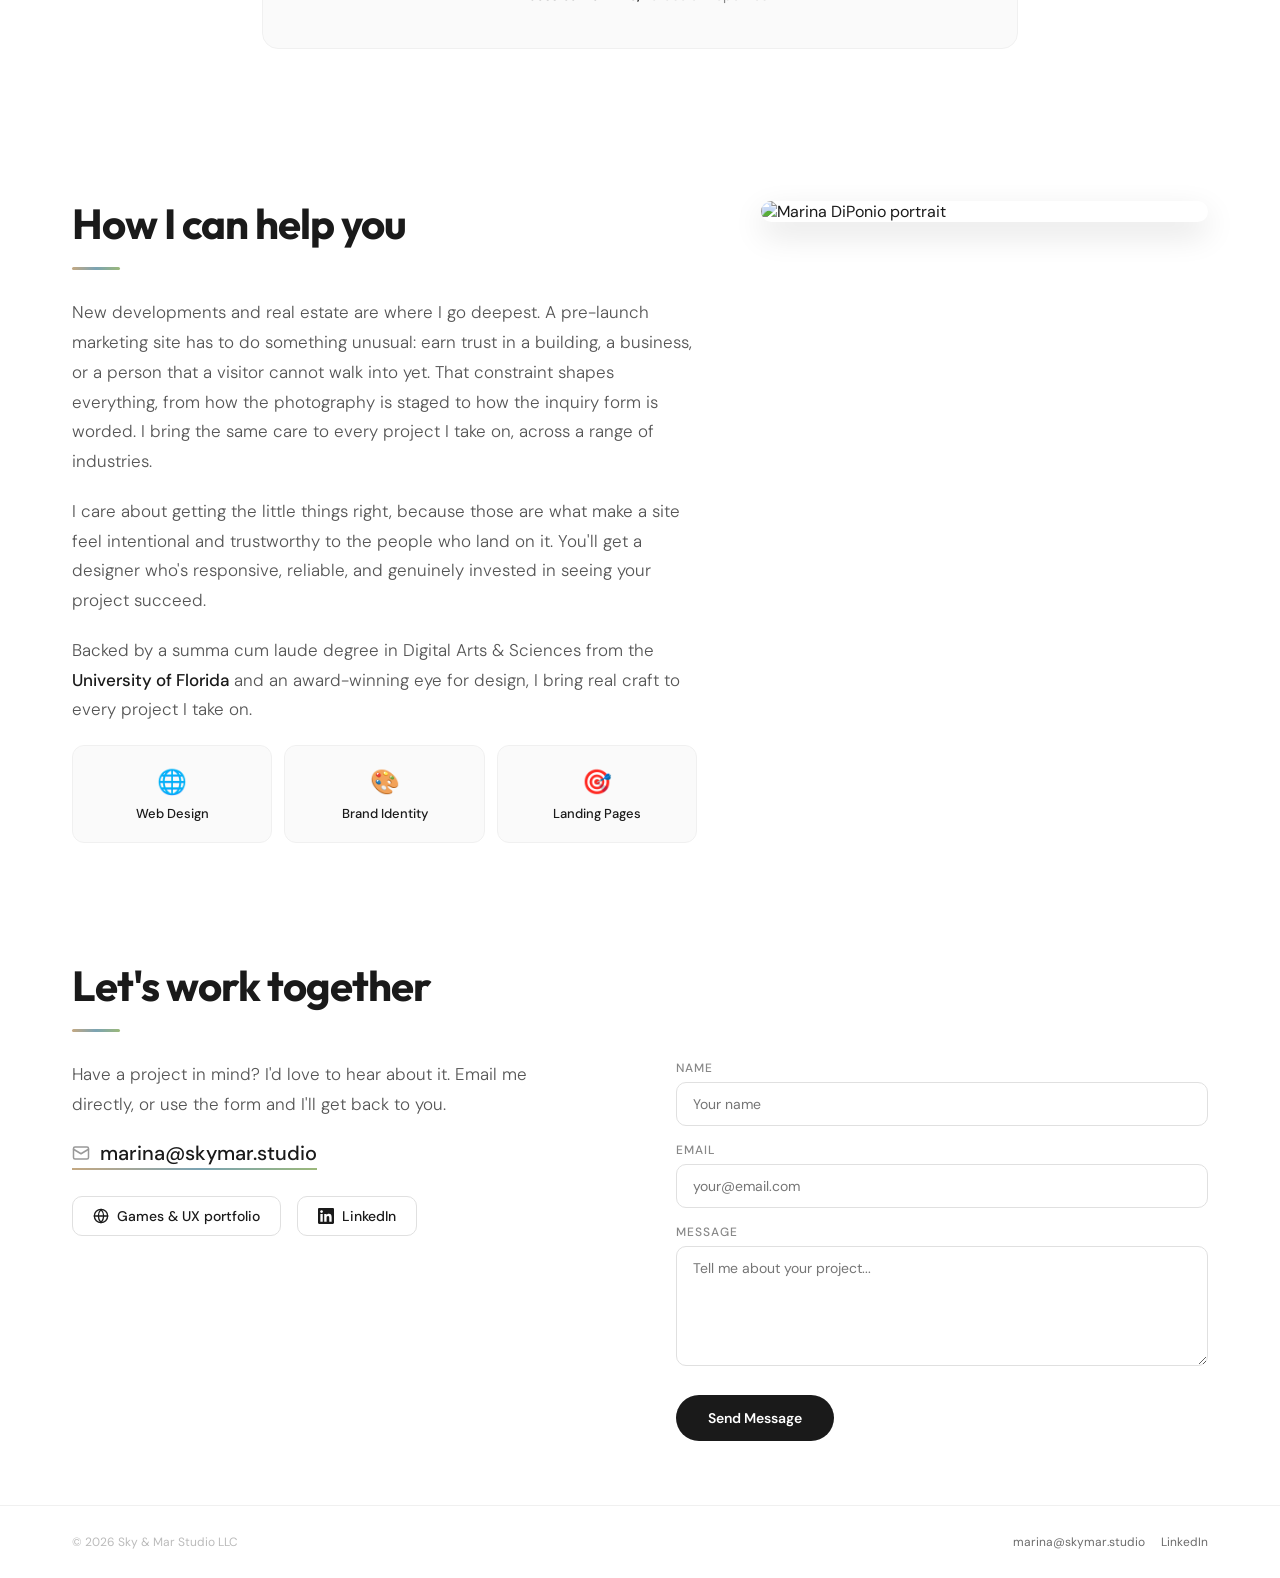
==== commit 6cfbdf61: "Add Umami" ====
--- a/index.html
+++ b/index.html
@@ -29,6 +29,9 @@
   <link rel="icon" href="/favicon.ico?v=3" sizes="32x32" />
   <link rel="icon" href="/favicon-32.png?v=3" type="image/png" sizes="32x32" />
   <link rel="apple-touch-icon" href="/apple-touch-icon.png?v=3" />
+
+  <!-- Umami analytics (cookieless, no consent banner needed) -->
+  <script defer src="https://cloud.umami.is/script.js" data-website-id="8bc906e3-94e6-432e-8a2b-bb68f681818d"></script>
 </head>
 <body id="top">
 
@@ -65,7 +68,7 @@
         <p class="hero-subtitle">
           Polished, professional sites that make you look as credible online as you already are. Handled end to end.
         </p>
-        <a href="#contact" class="hero-cta">
+        <a href="#contact" class="hero-cta" data-umami-event="hero-cta">
           Start a project
           <svg width="15" height="15" viewBox="0 0 24 24" fill="none" stroke="currentColor" stroke-width="2.5" stroke-linecap="round" stroke-linejoin="round"><path d="M5 12h14M13 6l6 6-6 6"/></svg>
         </a>
@@ -243,12 +246,12 @@
           use the form and I'll get back to you.
         </p>
 
-        <a class="contact-email" href="mailto:marina@skymar.studio">
+        <a class="contact-email" href="mailto:marina@skymar.studio" data-umami-event="email-contact">
           <svg width="18" height="18" viewBox="0 0 24 24" fill="none" stroke="currentColor" stroke-width="2" stroke-linecap="round" stroke-linejoin="round"><rect x="2" y="4" width="20" height="16" rx="2"/><path d="m22 7-10 6L2 7"/></svg>
           marina@skymar.studio
         </a>
 
-        <div class="contact-links"> <a href="https://marskies.github.io" target="_blank" rel="noopener" class="contact-link-btn"> <svg width="16" height="16" viewBox="0 0 24 24" fill="none" stroke="currentColor" stroke-width="2" stroke-linecap="round" stroke-linejoin="round"><circle cx="12" cy="12" r="10"/><line x1="2" y1="12" x2="22" y2="12"/><path d="M12 2a15.3 15.3 0 0 1 4 10 15.3 15.3 0 0 1-4 10 15.3 15.3 0 0 1-4-10 15.3 15.3 0 0 1 4-10z"/></svg> Games &amp; UX portfolio </a>
+        <div class="contact-links"> <a href="https://marskies.github.io" target="_blank" rel="noopener" class="contact-link-btn" data-umami-event="portfolio-click"> <svg width="16" height="16" viewBox="0 0 24 24" fill="none" stroke="currentColor" stroke-width="2" stroke-linecap="round" stroke-linejoin="round"><circle cx="12" cy="12" r="10"/><line x1="2" y1="12" x2="22" y2="12"/><path d="M12 2a15.3 15.3 0 0 1 4 10 15.3 15.3 0 0 1-4 10 15.3 15.3 0 0 1-4-10 15.3 15.3 0 0 1 4-10z"/></svg> Games &amp; UX portfolio </a>
           <a href="https://linkedin.com/in/marinadiponio" target="_blank" rel="noreferrer" class="contact-link-btn">
             <svg width="16" height="16" viewBox="0 0 24 24" fill="currentColor"><path d="M20.447 20.452h-3.554v-5.569c0-1.328-.027-3.037-1.852-3.037-1.853 0-2.136 1.445-2.136 2.939v5.667H9.351V9h3.414v1.561h.046c.477-.9 1.637-1.85 3.37-1.85 3.601 0 4.267 2.37 4.267 5.455v6.286zM5.337 7.433c-1.144 0-2.063-.926-2.063-2.065 0-1.138.92-2.063 2.063-2.063 1.14 0 2.064.925 2.064 2.063 0 1.139-.925 2.065-2.064 2.065zm1.782 13.019H3.555V9h3.564v11.452zM22.225 0H1.771C.792 0 0 .774 0 1.729v20.542C0 23.227.792 24 1.771 24h20.451C23.2 24 24 23.227 24 22.271V1.729C24 .774 23.2 0 22.222 0h.003z"/></svg>
             LinkedIn
@@ -289,7 +292,7 @@
   <footer class="site-footer">
     <span>© 2026 Sky & Mar Studio LLC</span>
     <div class="footer-links">
-      <a href="mailto:marina@skymar.studio">marina@skymar.studio</a>
+      <a href="mailto:marina@skymar.studio" data-umami-event="email-footer">marina@skymar.studio</a>
       <a href="https://linkedin.com/in/marinadiponio" target="_blank" rel="noreferrer">LinkedIn</a>
     </div>
   </footer>
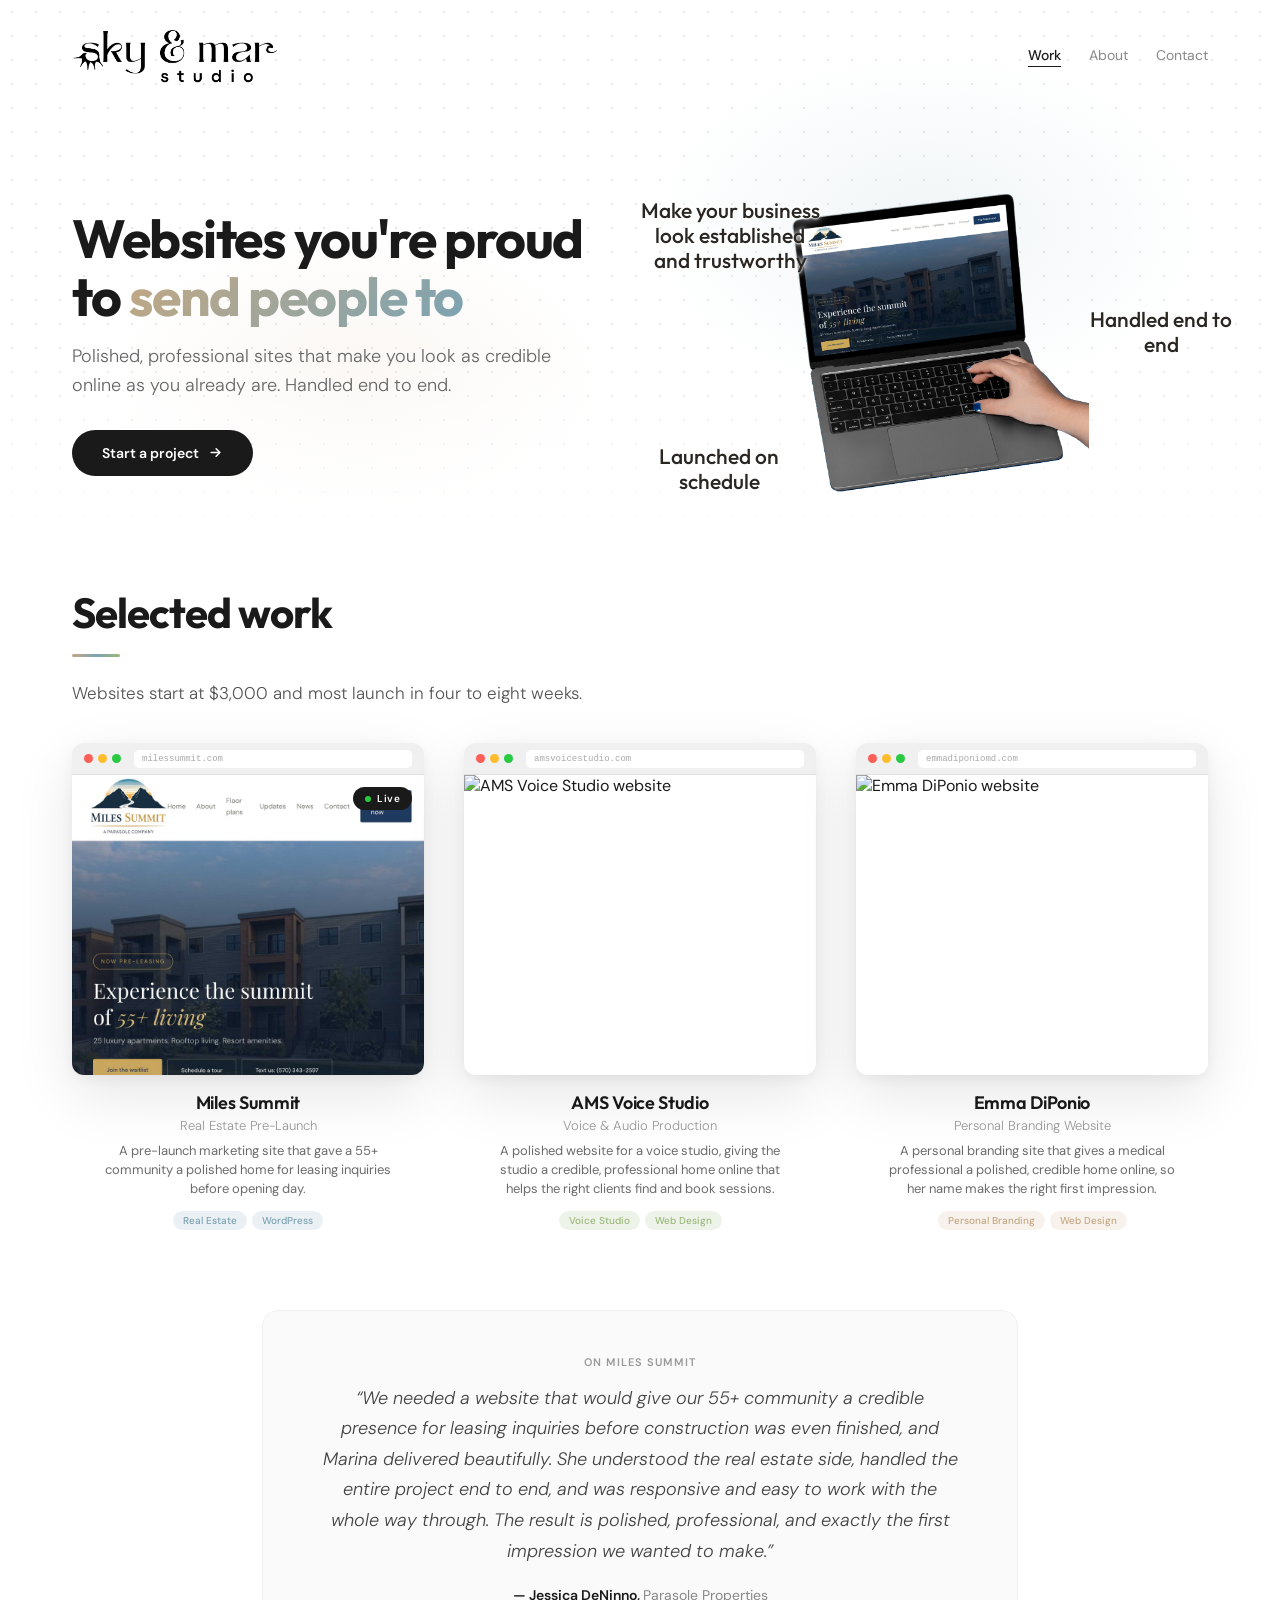
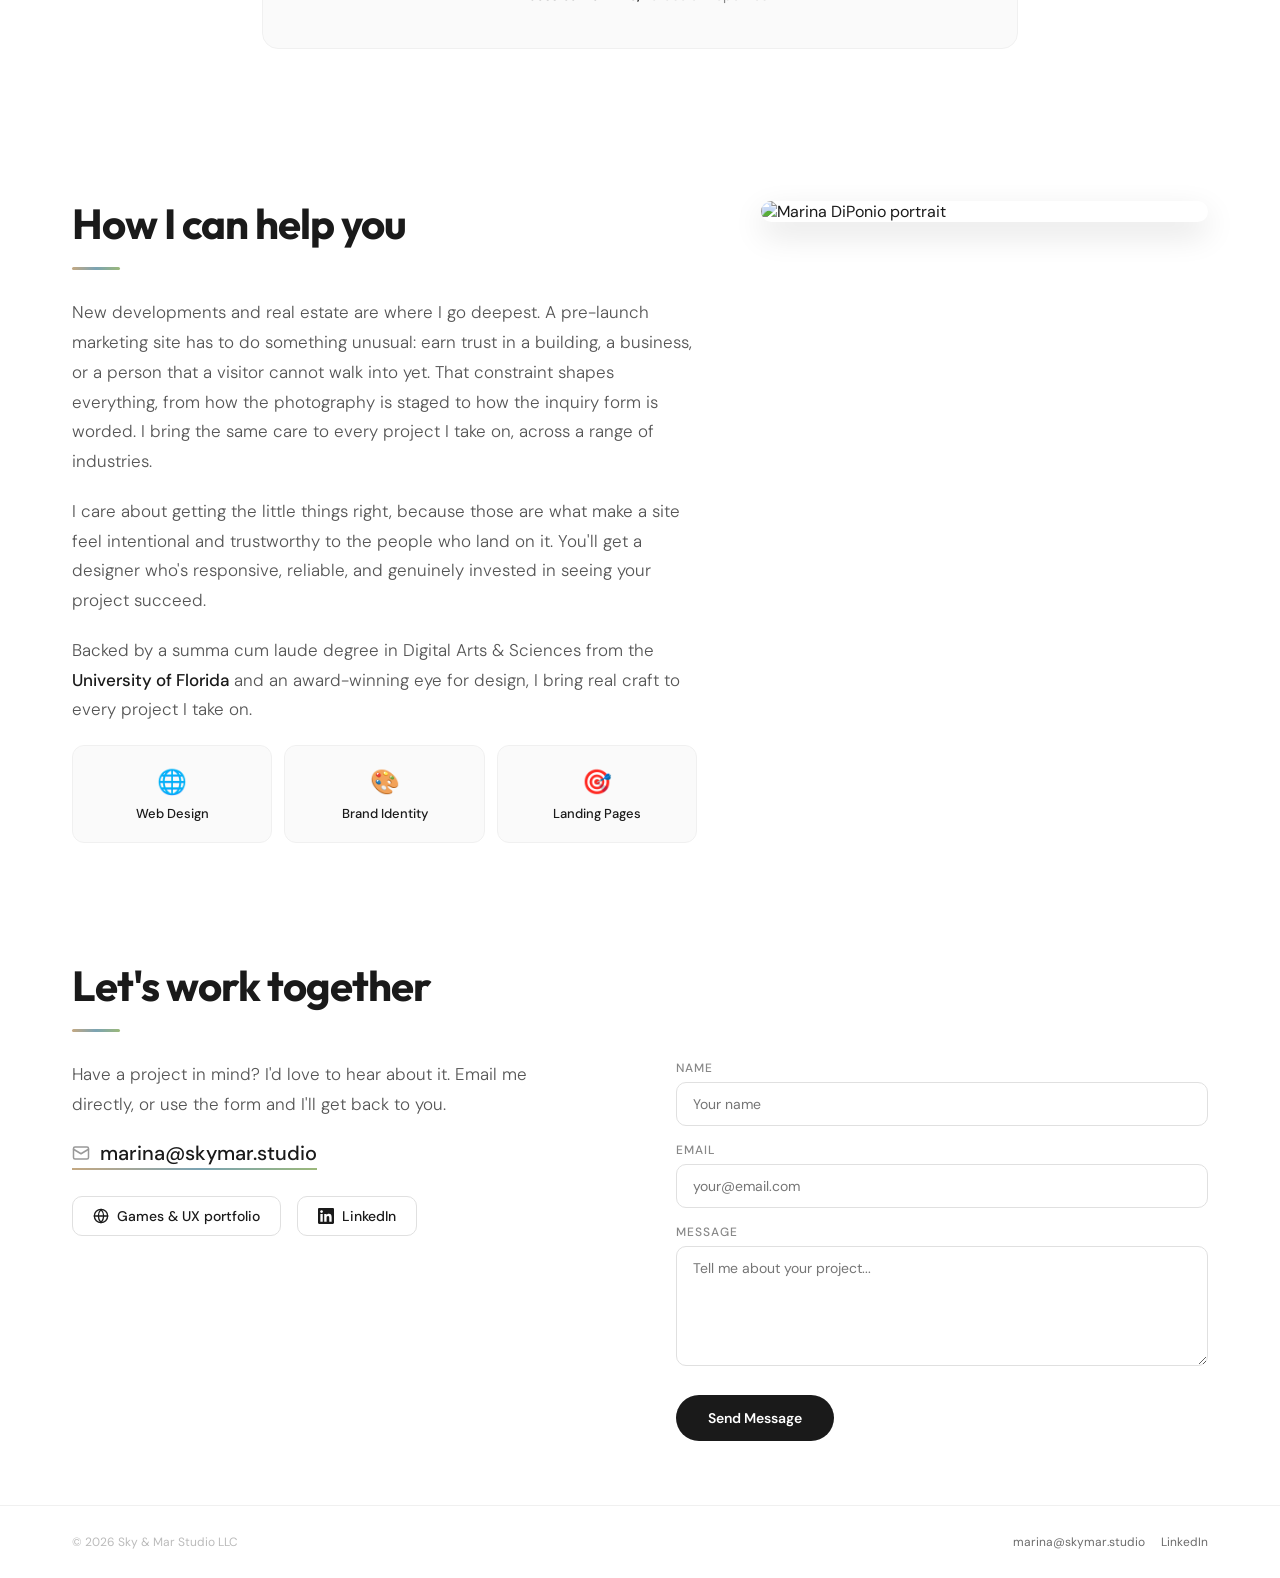
==== commit 073b37ea: "Websites not Projects" ====
--- a/index.html
+++ b/index.html
@@ -93,7 +93,7 @@
     <div class="work-header">
       <h2 class="page-title">Selected work</h2>
       <div class="title-accent"></div>
-      <p class="work-note">Projects start at $3,000 and most launch in four to eight weeks.</p>
+      <p class="work-note">Websites start at $3,000 and most launch in four to eight weeks.</p>
     </div>
     <div class="projects-grid">
 
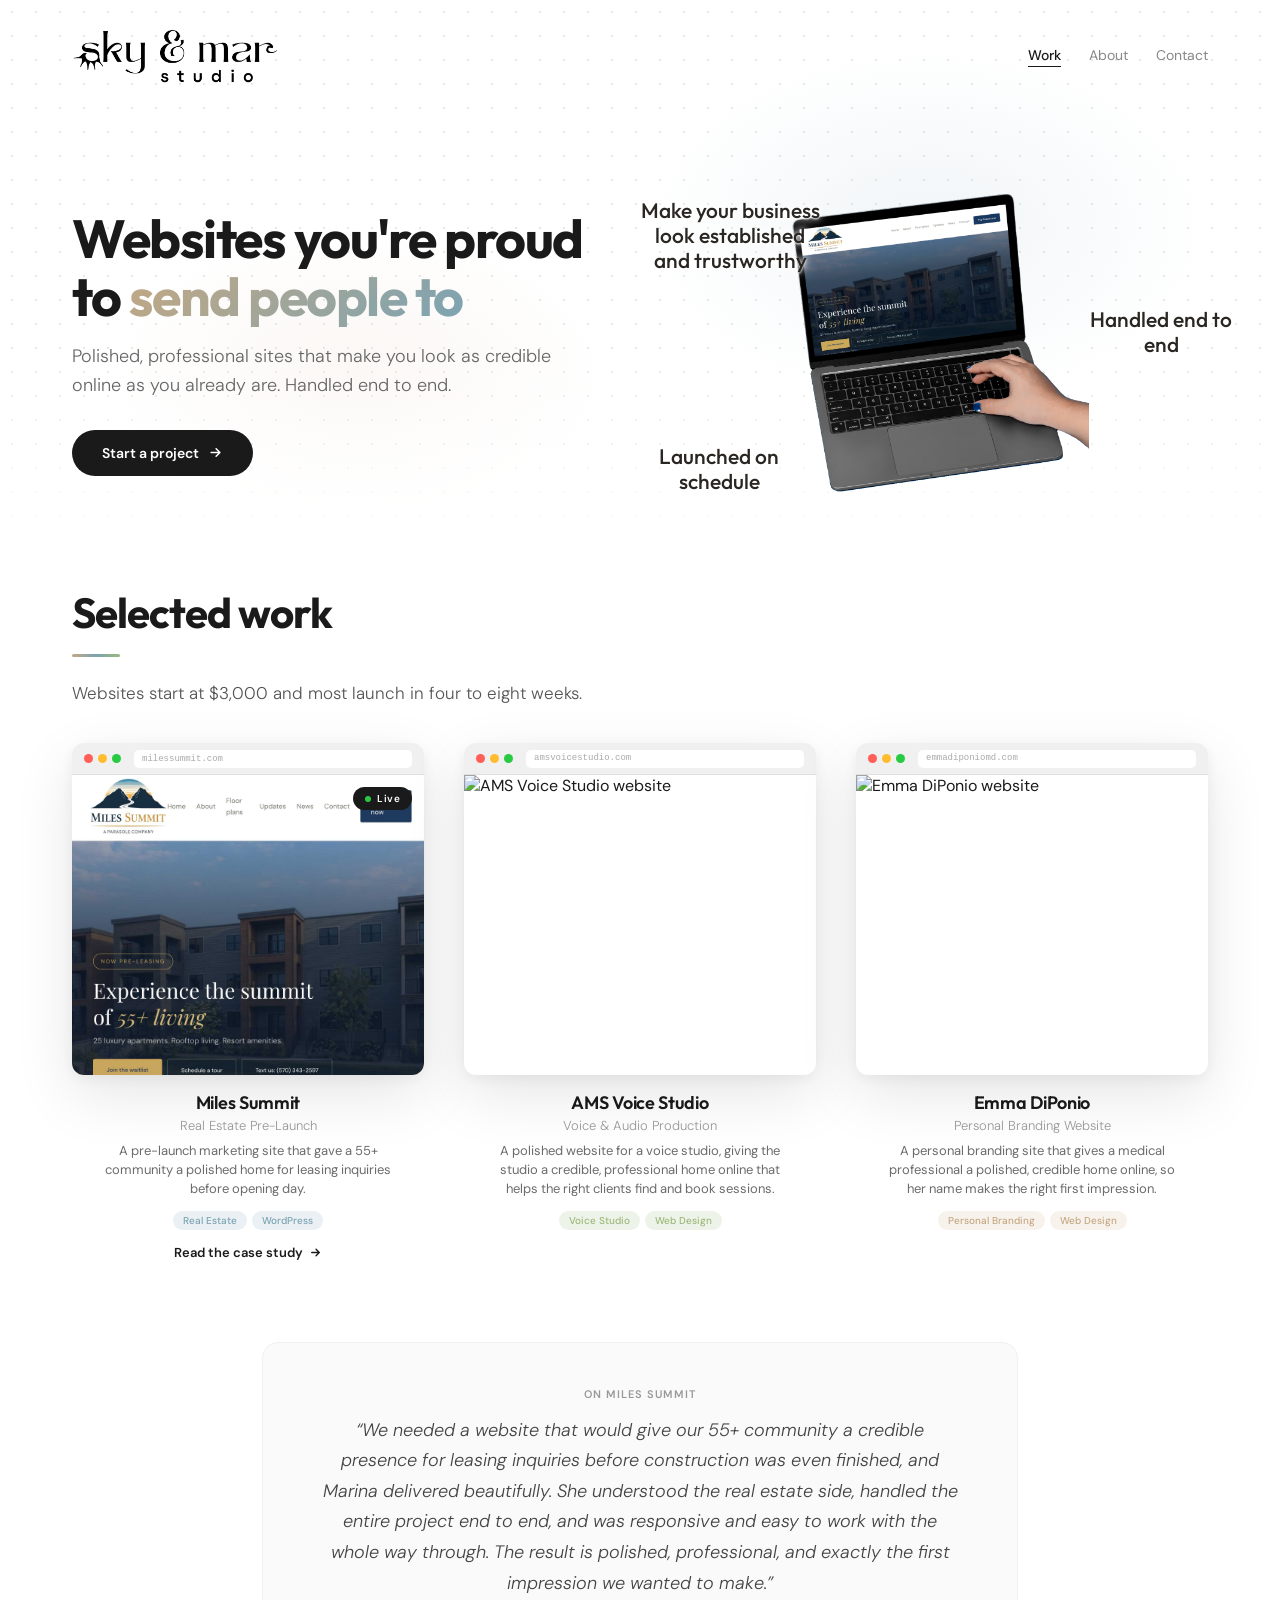
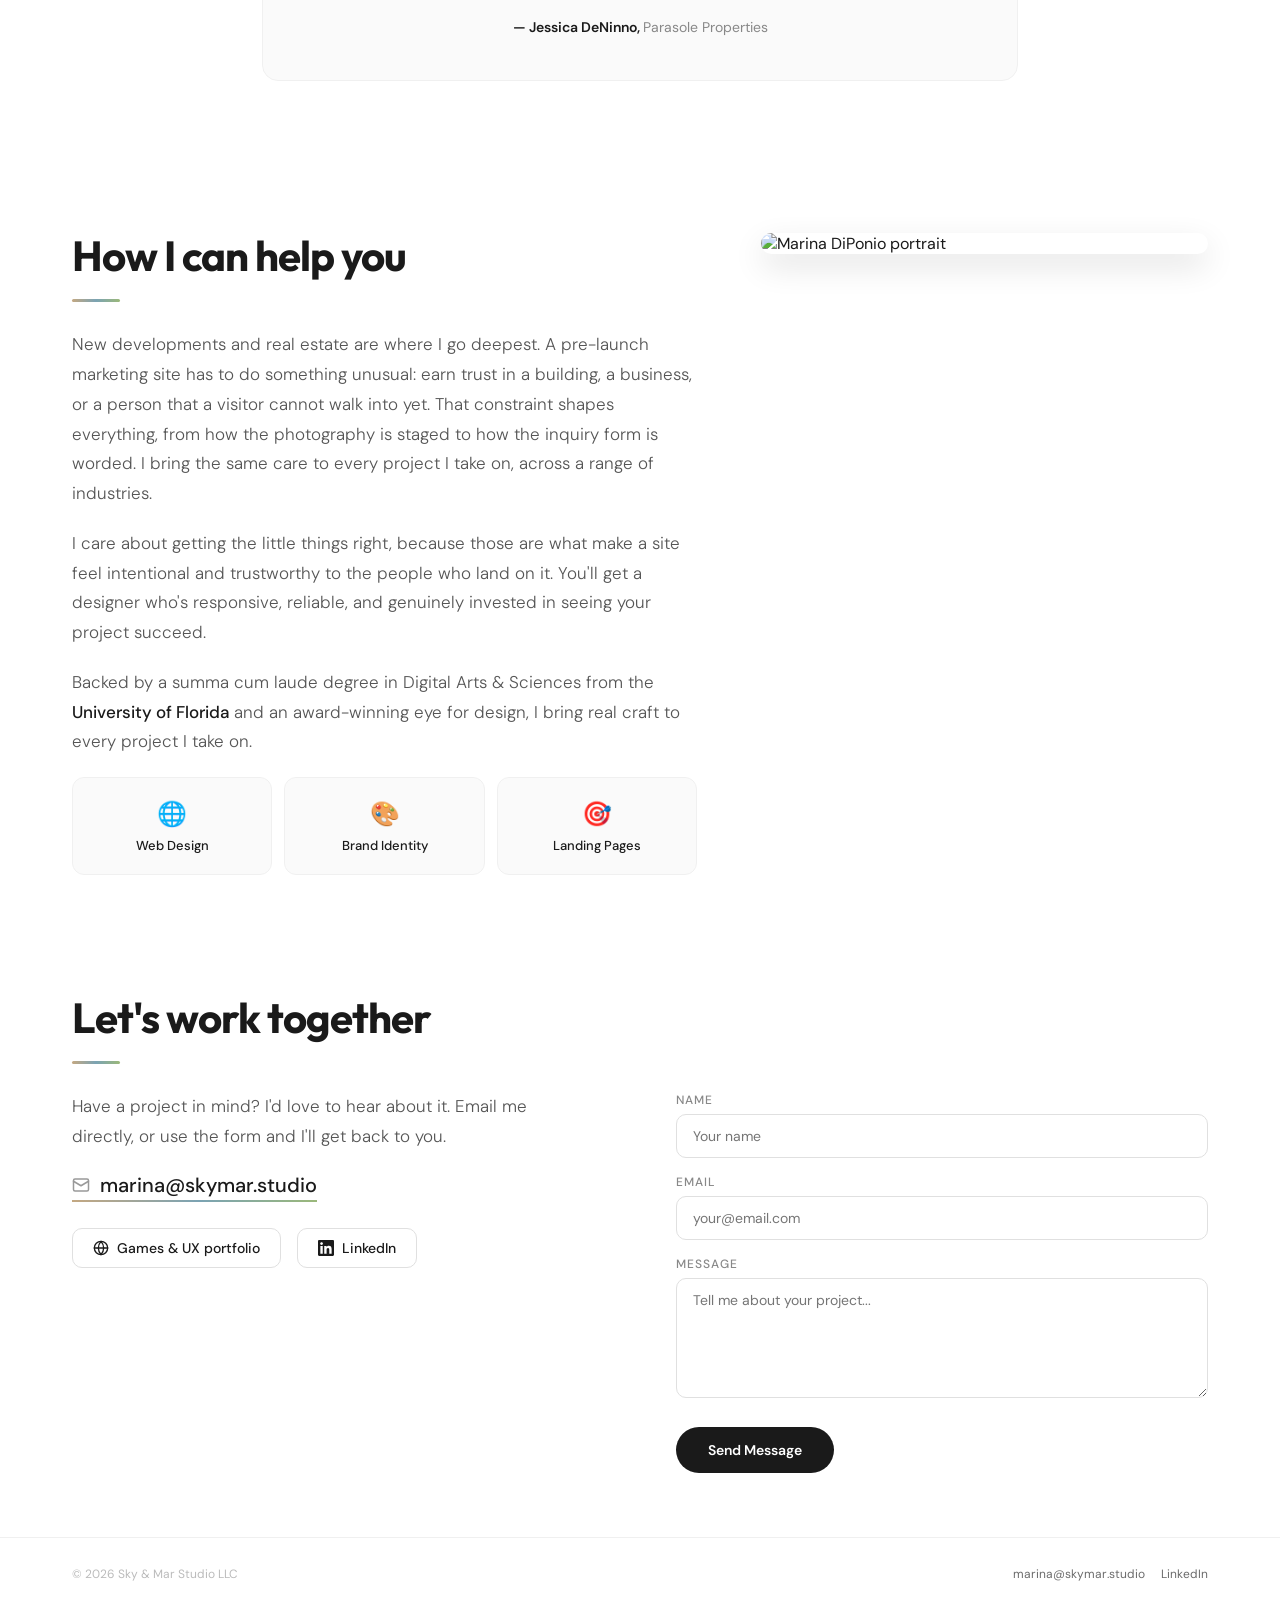
==== commit da1874c3: "miles summit study" ====
--- a/index.html
+++ b/index.html
@@ -98,7 +98,7 @@
     <div class="projects-grid">
 
       <!-- Project 1: Miles Summit -->
-      <a class="project-card" href="https://milessummit.com" target="_blank" rel="noreferrer" style="--project-color: #B8CDD6; --project-accent: #7BA3B3;">
+      <a class="project-card" href="/work/miles-summit/" data-umami-event="miles-summit-case-study" style="--project-color: #B8CDD6; --project-accent: #7BA3B3;">
         <div class="browser-frame">
           <div class="browser-bar">
             <div class="browser-dots">
@@ -127,6 +127,9 @@
             <span class="tag">Real Estate</span>
             <span class="tag">WordPress</span>
           </div>
+          <span class="project-more">Read the case study
+            <svg width="13" height="13" viewBox="0 0 24 24" fill="none" stroke="currentColor" stroke-width="2.5" stroke-linecap="round" stroke-linejoin="round"><path d="M5 12h14M13 6l6 6-6 6"/></svg>
+          </span>
         </div>
       </a>
 
--- a/styles.css
+++ b/styles.css
@@ -1058,3 +1058,23 @@
     text-shadow: 0 1px 2px rgba(255, 255, 255, 0.8);
   }
 }
+
+
+/* ════════════════════════════════════════
+   CASE STUDY LINK ON A PROJECT CARD
+   ════════════════════════════════════════ */
+.project-more {
+  display: inline-flex;
+  align-items: center;
+  gap: 6px;
+  margin-top: 14px;
+  font-size: 13px;
+  font-weight: 600;
+  color: #1a1a1a;
+  transition: gap 0.2s;
+}
+.project-more svg { transition: transform 0.2s; }
+.project-card:hover .project-more svg { transform: translateX(3px); }
+@media (prefers-reduced-motion: reduce) {
+  .project-more, .project-more svg { transition: none; }
+}
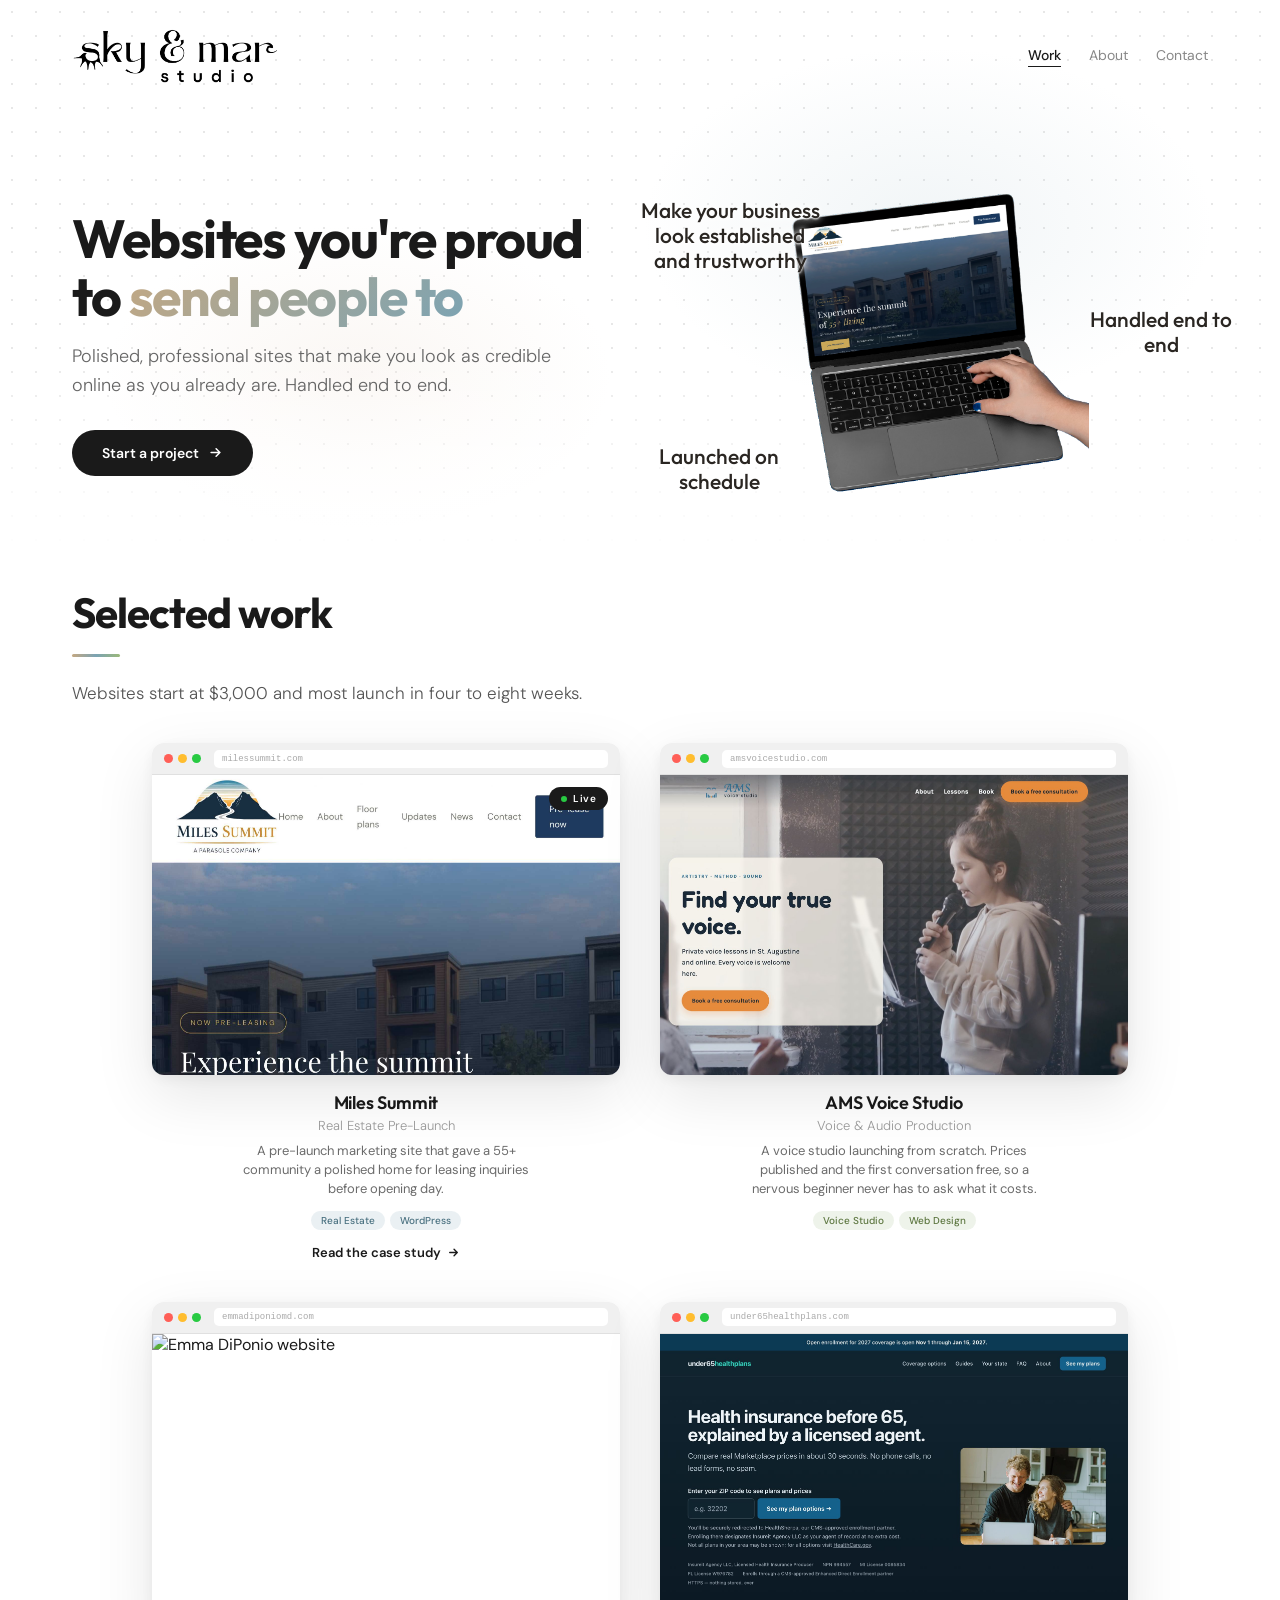
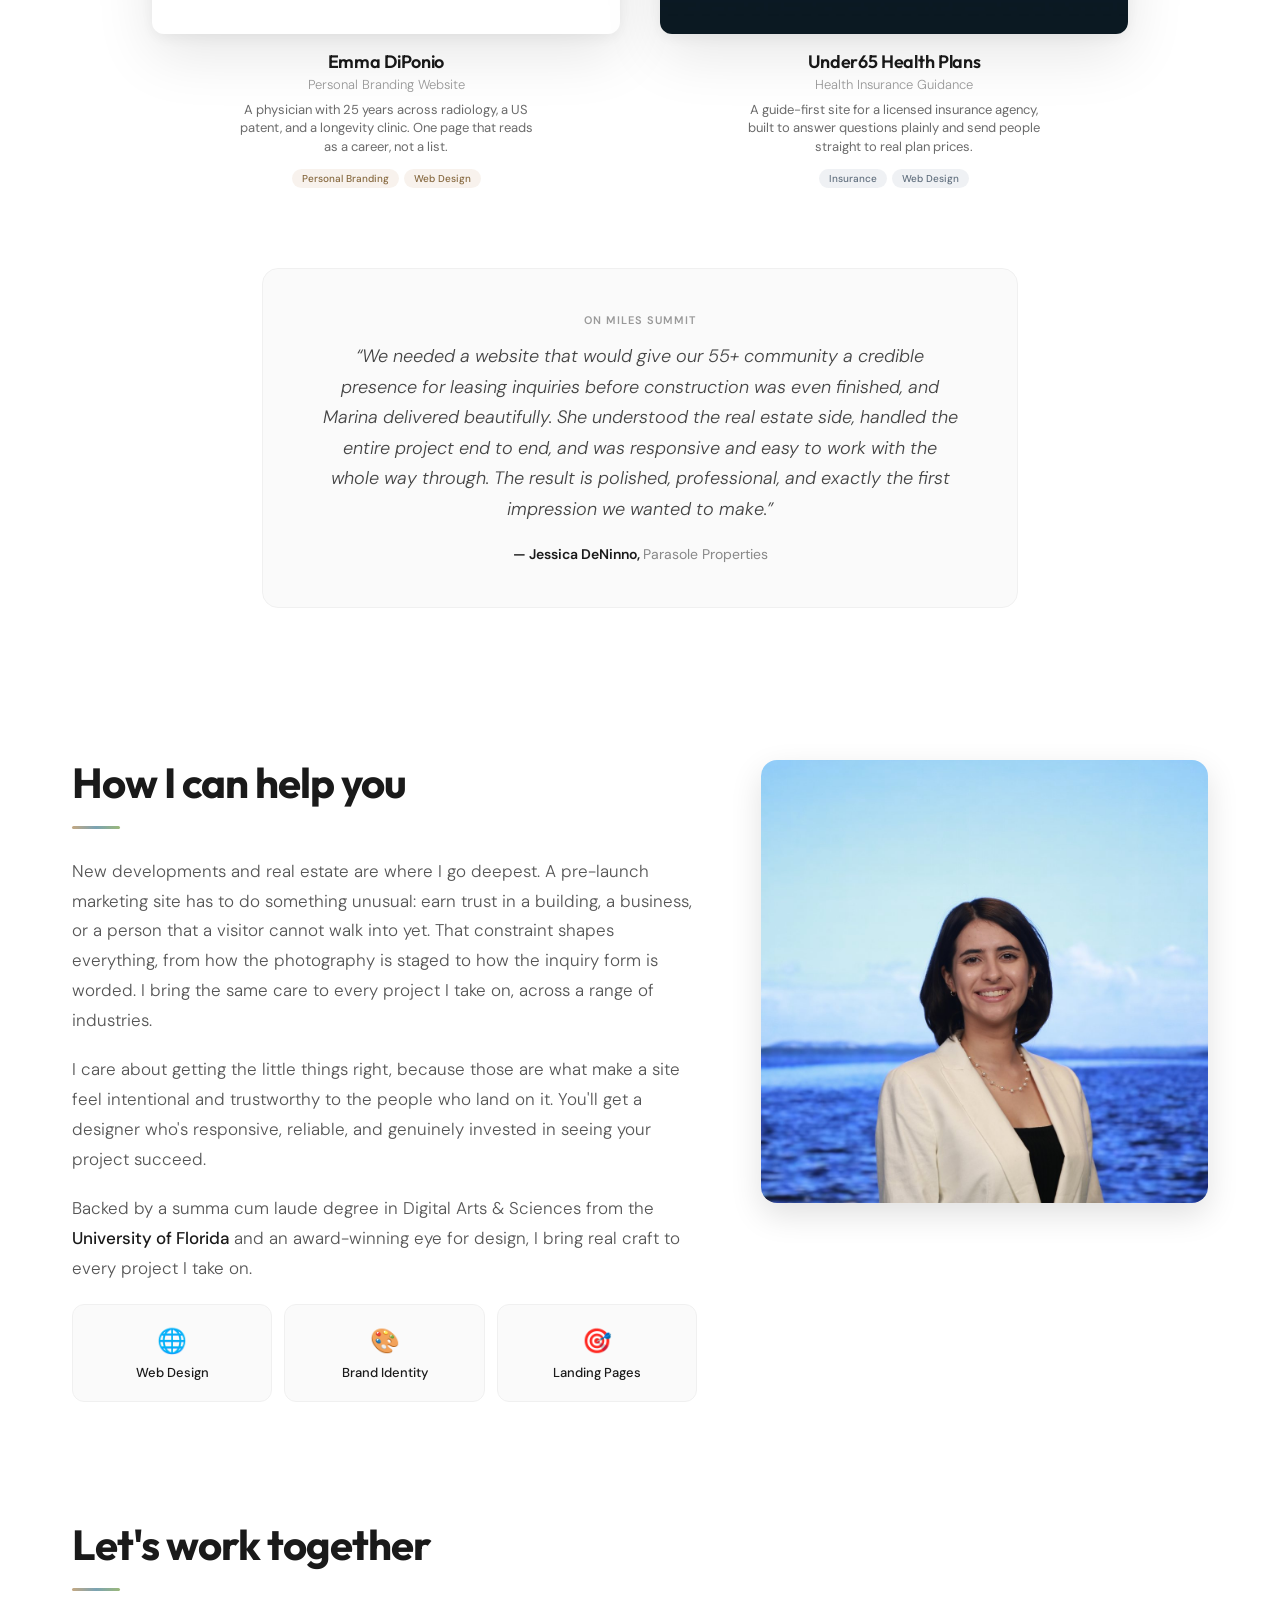
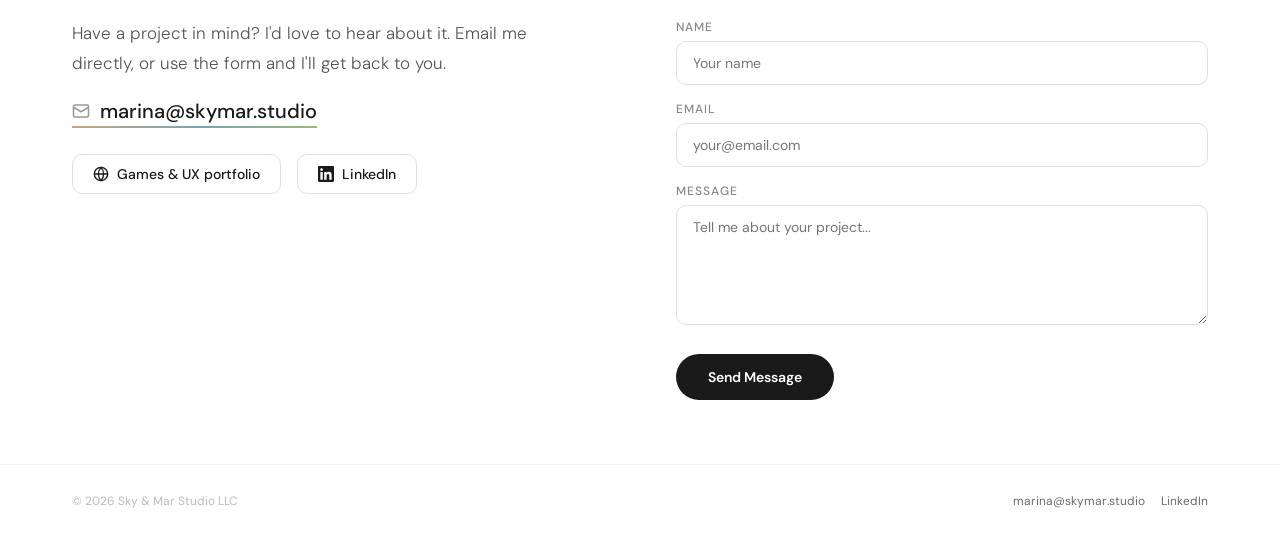
==== commit 62b78ce8: "rearrange" ====
--- a/index.html
+++ b/index.html
@@ -98,7 +98,7 @@
     <div class="projects-grid">
 
       <!-- Project 1: Miles Summit -->
-      <a class="project-card" href="/work/miles-summit/" data-umami-event="miles-summit-case-study" style="--project-color: #B8CDD6; --project-accent: #7BA3B3;">
+      <a class="project-card" href="/work/miles-summit/" data-umami-event="miles-summit-case-study" style="--project-color: #B8CDD6; --project-accent: #4A7180;">
         <div class="browser-frame">
           <div class="browser-bar">
             <div class="browser-dots">
@@ -134,7 +134,7 @@
       </a>
 
       <!-- Project 2: AMS Voice Studio -->
-      <a href="https://amsvoicestudio.com/" target="_blank" rel="noreferrer" class="project-card" style="--project-color: #C8D6B8; --project-accent: #9BB87A;">
+      <a href="https://amsvoicestudio.com/" target="_blank" rel="noreferrer" class="project-card" style="--project-color: #C8D6B8; --project-accent: #5C763F;">
         <div class="browser-frame">
           <div class="browser-bar">
             <div class="browser-dots">
@@ -151,7 +151,7 @@
         <div class="project-info">
           <h3 class="project-title">AMS Voice Studio</h3>
           <p class="project-subtitle">Voice &amp; Audio Production</p>
-          <p class="project-outcome">A polished website for a voice studio, giving the studio a credible, professional home online that helps the right clients find and book sessions.</p>
+          <p class="project-outcome">A voice studio launching from scratch. Prices published and the first conversation free, so a nervous beginner never has to ask what it costs.</p>
           <div class="project-tags">
             <span class="tag">Voice Studio</span>
             <span class="tag">Web Design</span>
@@ -160,7 +160,7 @@
       </a>
 
       <!-- Project 3: Emma DiPonio -->
-      <a href="https://emmadiponiomd.com" target="_blank" rel="noreferrer" class="project-card" style="--project-color: #E8D5C4; --project-accent: #C4A882;">
+      <a href="https://emmadiponiomd.com" target="_blank" rel="noreferrer" class="project-card" style="--project-color: #E8D5C4; --project-accent: #876940;">
         <div class="browser-frame">
           <div class="browser-bar">
             <div class="browser-dots">
@@ -177,9 +177,35 @@
         <div class="project-info">
           <h3 class="project-title">Emma DiPonio</h3>
           <p class="project-subtitle">Personal Branding Website</p>
-          <p class="project-outcome">A personal branding site that gives a medical professional a polished, credible home online, so her name makes the right first impression.</p>
+          <p class="project-outcome">A physician with 25 years across radiology, a US patent, and a longevity clinic. One page that reads as a career, not a list.</p>
           <div class="project-tags">
             <span class="tag">Personal Branding</span>
+            <span class="tag">Web Design</span>
+          </div>
+        </div>
+      </a>
+
+      <!-- Project 4: Under65 Health Plans -->
+      <a href="https://under65healthplans.com" target="_blank" rel="noreferrer" class="project-card" style="--project-color: #C9D2DB; --project-accent: #62707F;">
+        <div class="browser-frame">
+          <div class="browser-bar">
+            <div class="browser-dots">
+              <span class="dot red"></span>
+              <span class="dot yellow"></span>
+              <span class="dot green"></span>
+            </div>
+            <div class="browser-url">under65healthplans.com</div>
+          </div>
+          <div class="browser-viewport">
+            <img src="under65-screenshot.jpg" alt="Under65 Health Plans website" class="scroll-image" loading="lazy" decoding="async" />
+          </div>
+        </div>
+        <div class="project-info">
+          <h3 class="project-title">Under65 Health Plans</h3>
+          <p class="project-subtitle">Health Insurance Guidance</p>
+          <p class="project-outcome">A guide-first site for a licensed insurance agency, built to answer questions plainly and send people straight to real plan prices.</p>
+          <div class="project-tags">
+            <span class="tag">Insurance</span>
             <span class="tag">Web Design</span>
           </div>
         </div>
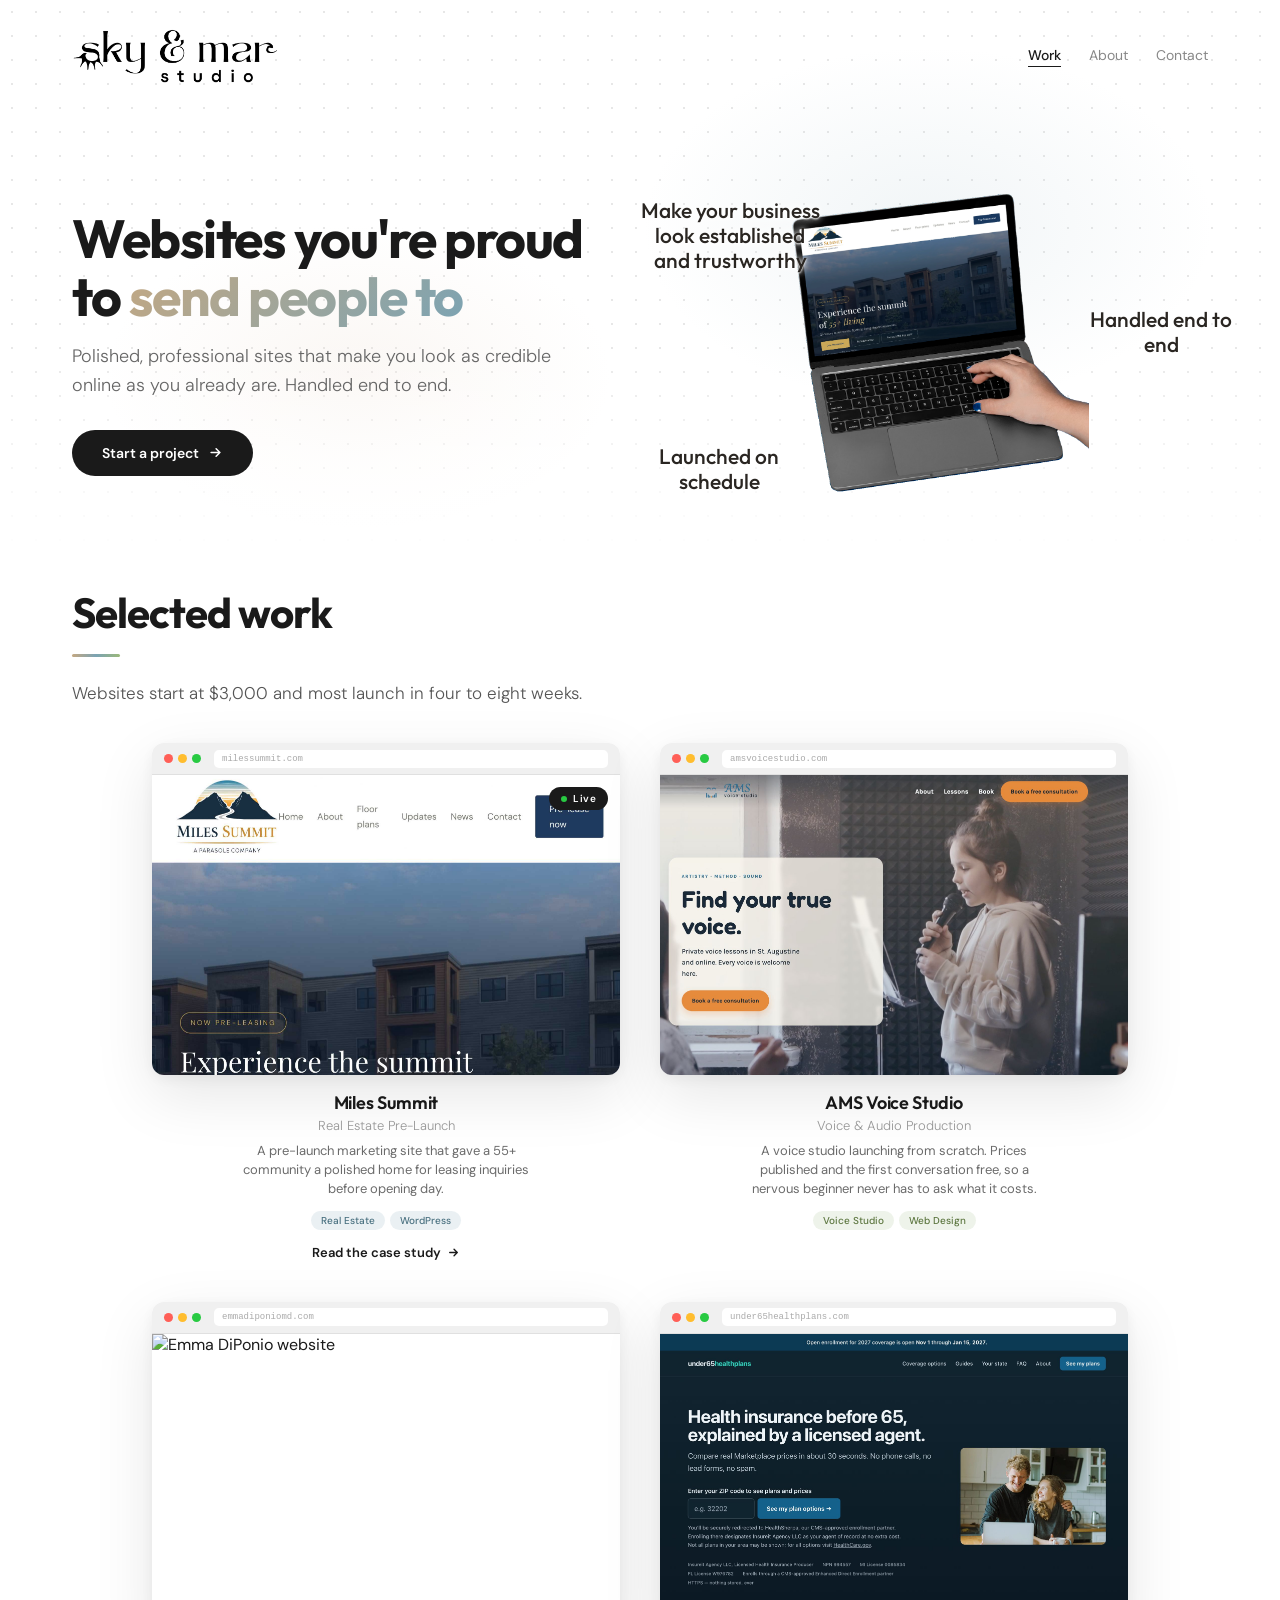
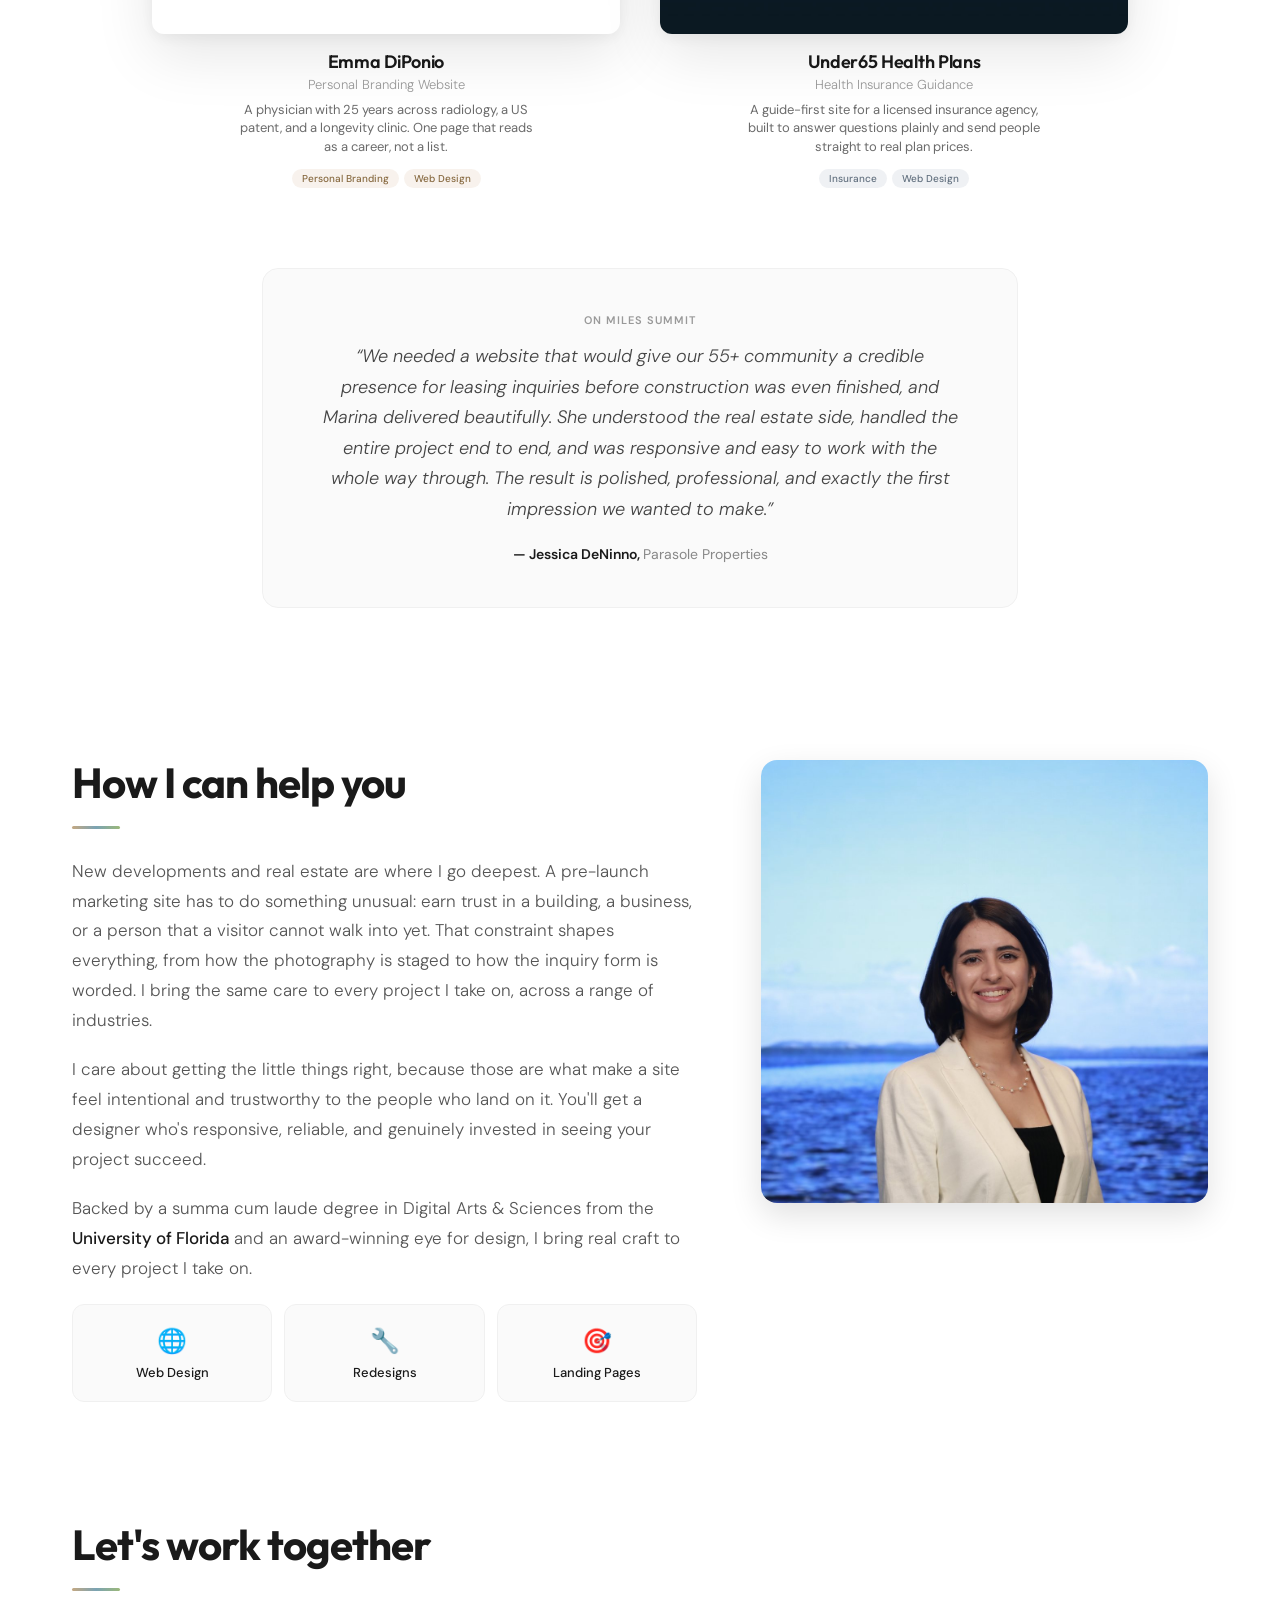
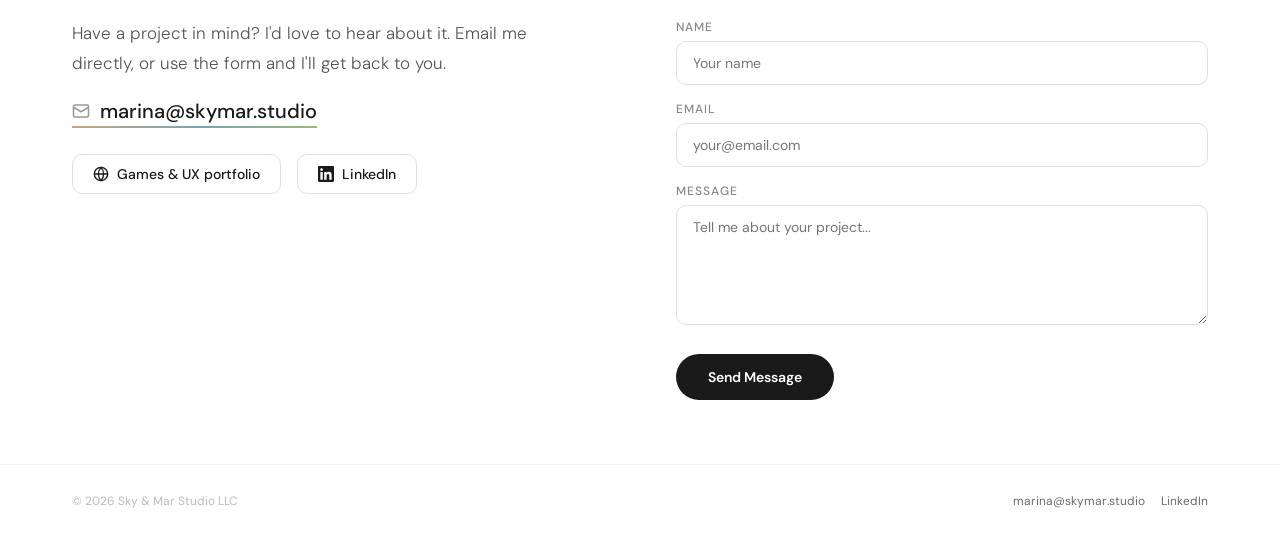
==== commit 6a1096c4: "swap brand identity for redesigns" ====
--- a/index.html
+++ b/index.html
@@ -3,8 +3,8 @@
 <head>
   <meta charset="UTF-8" />
   <meta name="viewport" content="width=device-width, initial-scale=1.0" />
-    <title>Sky &amp; Mar Studio | Web Design &amp; Brand Identity</title>
-    <meta name="description" content="Polished, professional websites built to earn trust. Web design, brand identity, and landing pages, handled end to end." />
+    <title>Sky &amp; Mar Studio | Web Design &amp; Redesigns</title>
+    <meta name="description" content="Polished, professional websites built to earn trust. Web design, redesigns, and landing pages, handled end to end." />
   <link rel="preconnect" href="https://fonts.googleapis.com" />
   <link rel="preconnect" href="https://fonts.gstatic.com" crossorigin />
   <link href="https://fonts.googleapis.com/css2?family=Kalam:wght@400;700&family=DM+Sans:wght@300;400;500;600&family=Outfit:wght@300;400;500;600;700&display=swap" rel="stylesheet" />
@@ -14,16 +14,16 @@
   <meta property="og:type" content="website" />
   <meta property="og:url" content="https://skymar.studio/" />
   <meta property="og:site_name" content="Sky &amp; Mar Studio" />
-  <meta property="og:title" content="Sky &amp; Mar Studio | Web design, brand identity, and landing pages" />
-  <meta property="og:description" content="Polished, professional websites built to earn trust. Web design, brand identity, and landing pages, handled end to end." />
+  <meta property="og:title" content="Sky &amp; Mar Studio | Web design, redesigns, and landing pages" />
+  <meta property="og:description" content="Polished, professional websites built to earn trust. Web design, redesigns, and landing pages, handled end to end." />
   <meta property="og:image" content="https://skymar.studio/og-image-v1.png" />
   <meta property="og:image:width" content="1200" />
   <meta property="og:image:height" content="630" />
   <meta property="og:image:alt" content="Sky &amp; Mar Studio. Websites you're proud to send people to." />
 
   <meta name="twitter:card" content="summary_large_image" />
-  <meta name="twitter:title" content="Sky &amp; Mar Studio | Web design, brand identity, and landing pages" />
-  <meta name="twitter:description" content="Polished, professional websites built to earn trust. Web design, brand identity, and landing pages, handled end to end." />
+  <meta name="twitter:title" content="Sky &amp; Mar Studio | Web design, redesigns, and landing pages" />
+  <meta name="twitter:description" content="Polished, professional websites built to earn trust. Web design, redesigns, and landing pages, handled end to end." />
   <meta name="twitter:image" content="https://skymar.studio/og-image-v1.png" />
 
   <link rel="icon" href="/favicon.ico?v=3" sizes="32x32" />
@@ -253,7 +253,7 @@
 
         <div class="skills-grid">
           <div class="skill-card"><span class="skill-icon">🌐</span><span class="skill-name">Web Design</span></div>
-          <div class="skill-card"><span class="skill-icon">🎨</span><span class="skill-name">Brand Identity</span></div>
+          <div class="skill-card"><span class="skill-icon">🔧</span><span class="skill-name">Redesigns</span></div>
           <div class="skill-card"><span class="skill-icon">🎯</span><span class="skill-name">Landing Pages</span></div>
         </div>
       </div>
--- a/styles.css
+++ b/styles.css
@@ -296,6 +296,9 @@
 .project-card:nth-child(1) { animation-delay: 0s; }
 .project-card:nth-child(2) { animation-delay: 0.15s; }
 .project-card:nth-child(3) { animation-delay: 0.3s; }
+.project-card:nth-child(4) { animation-delay: 0.45s; }
+.project-card:nth-child(5) { animation-delay: 0.6s; }
+.project-card:nth-child(6) { animation-delay: 0.75s; }
 
 .project-card:hover .browser-frame {
   transform: translateY(-4px) scale(1.015);
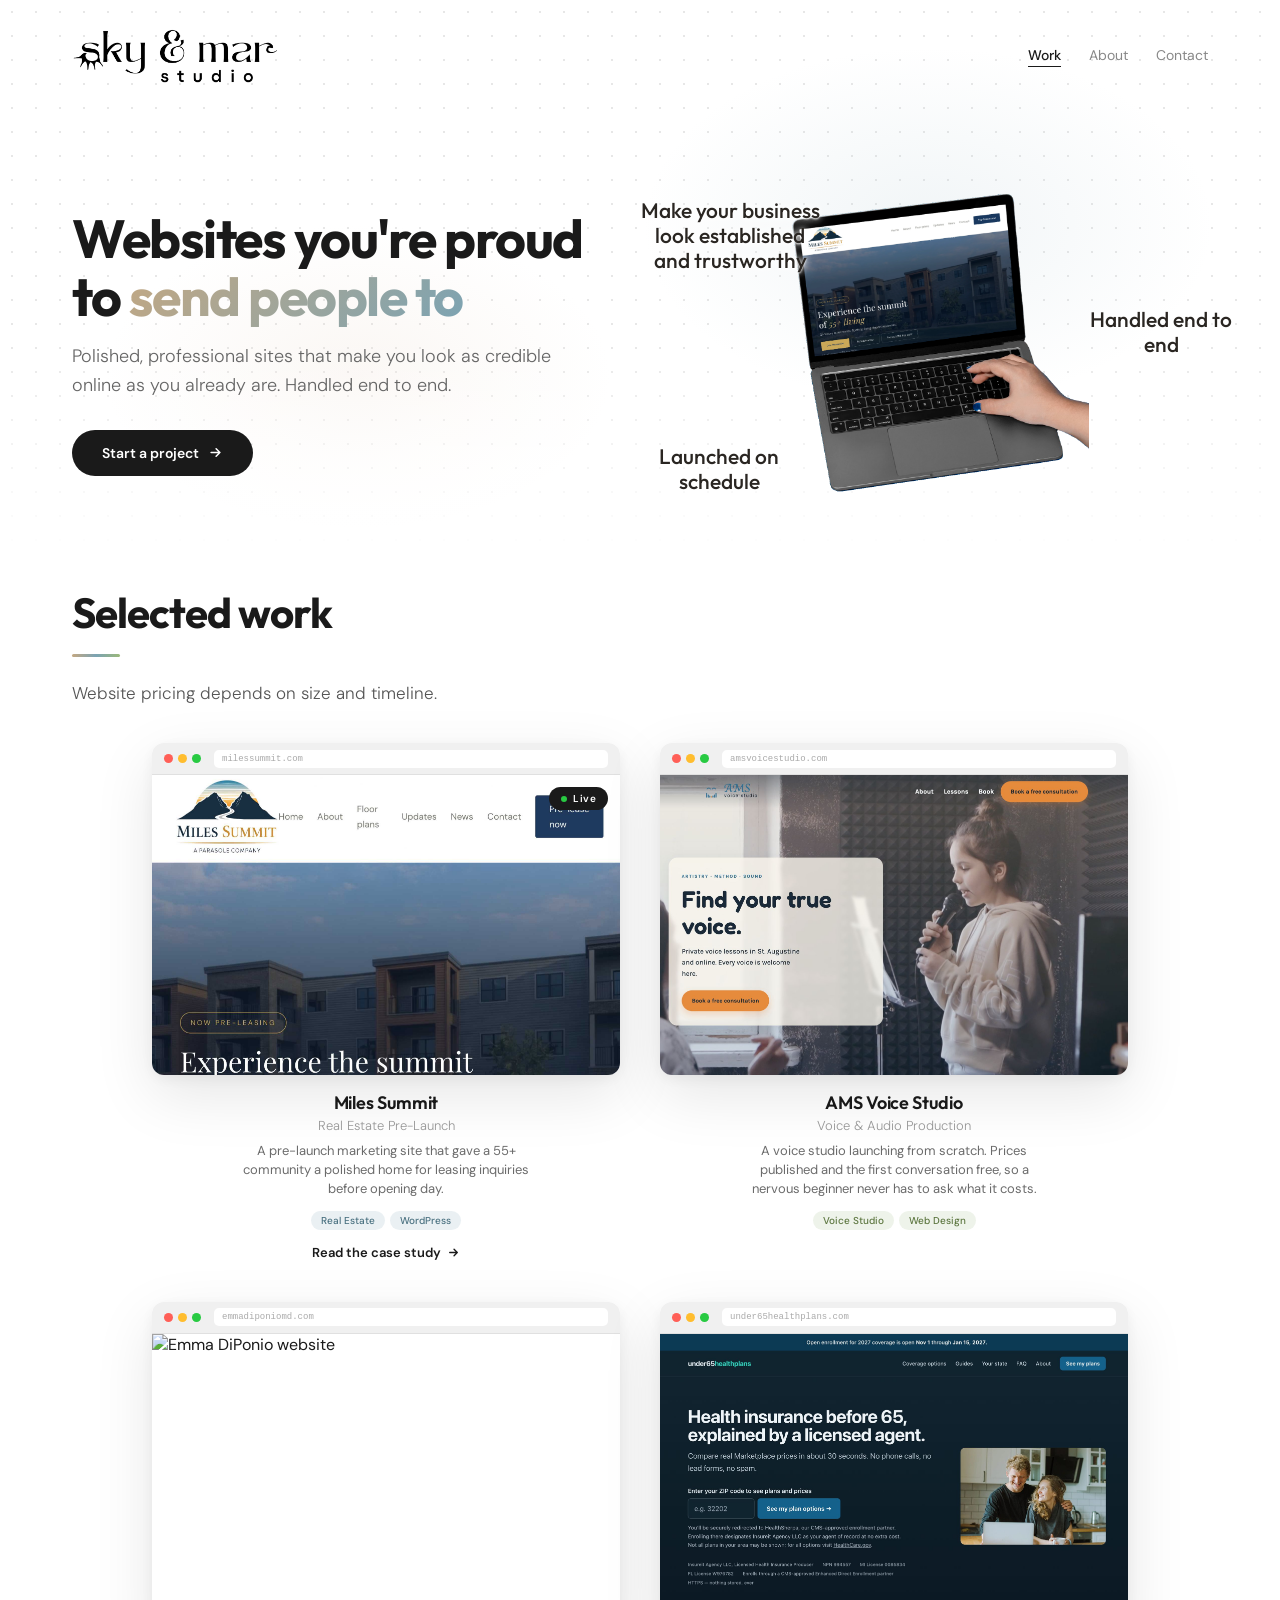
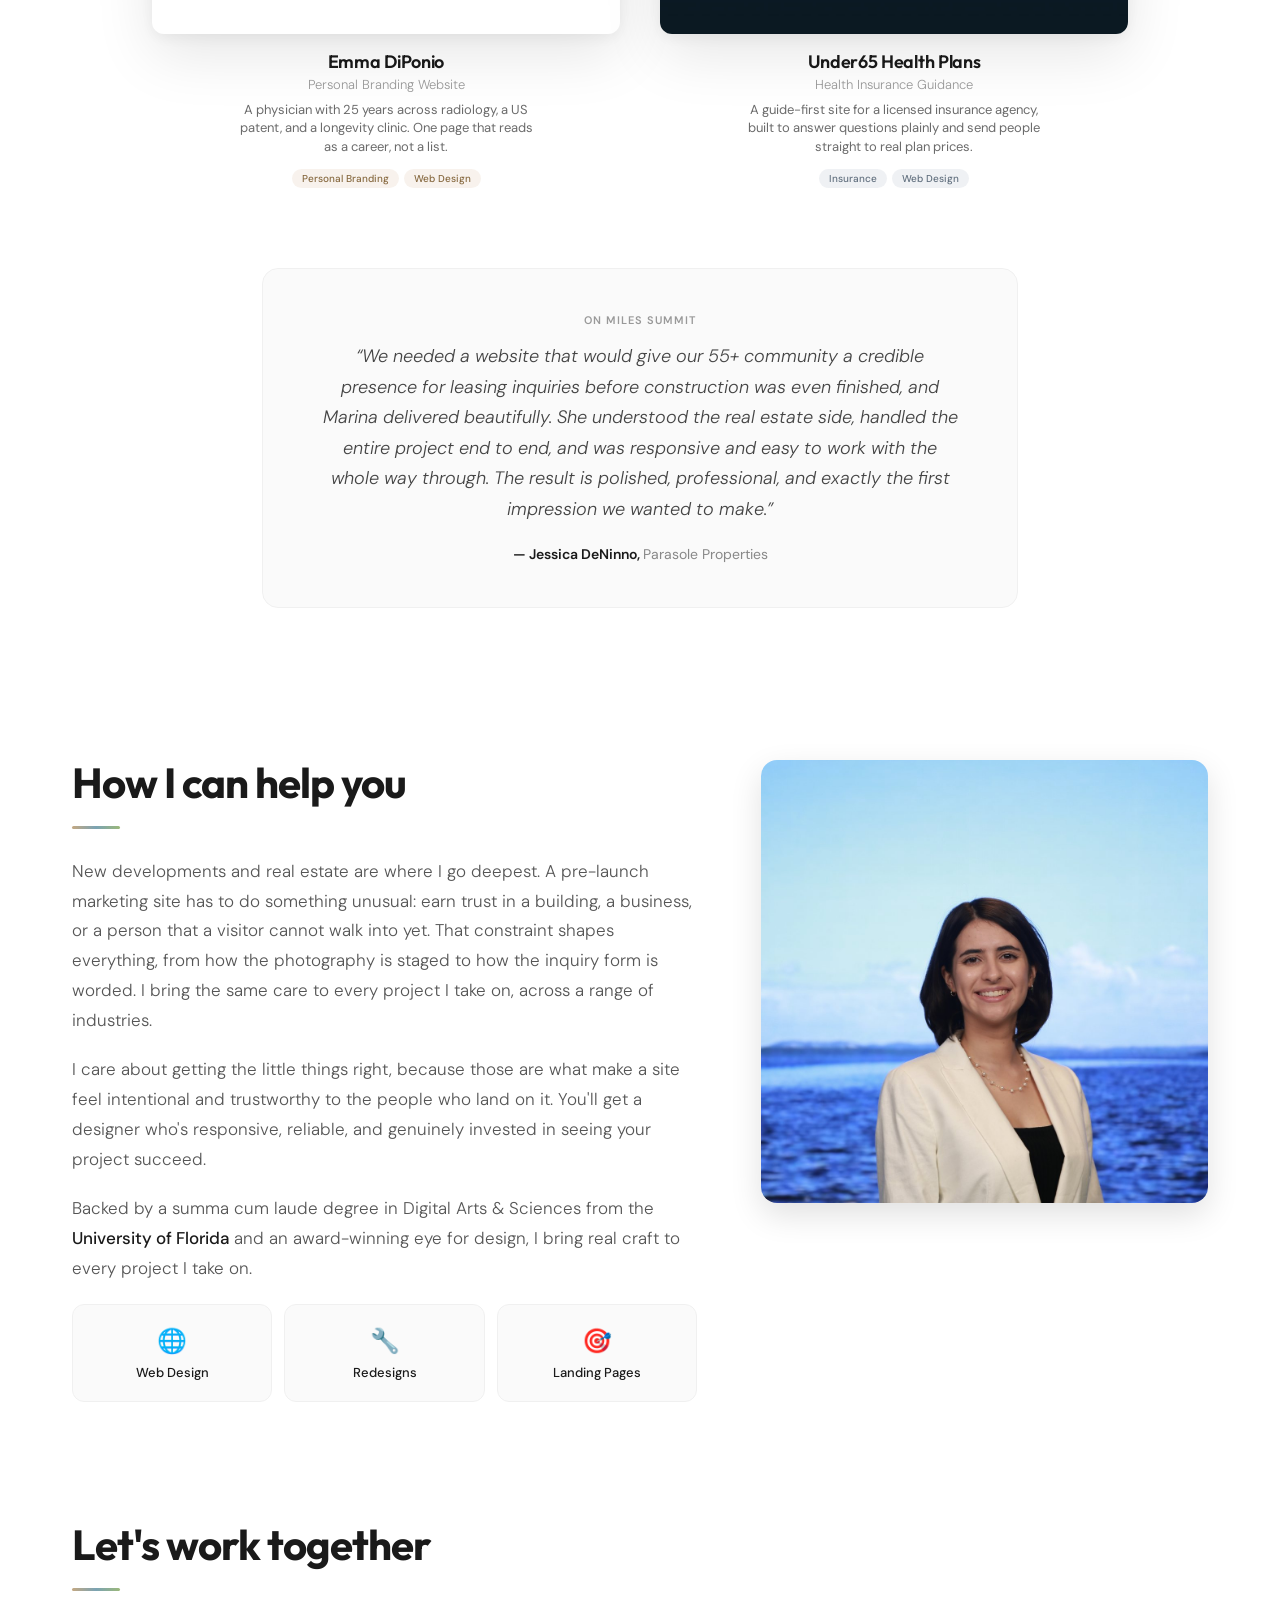
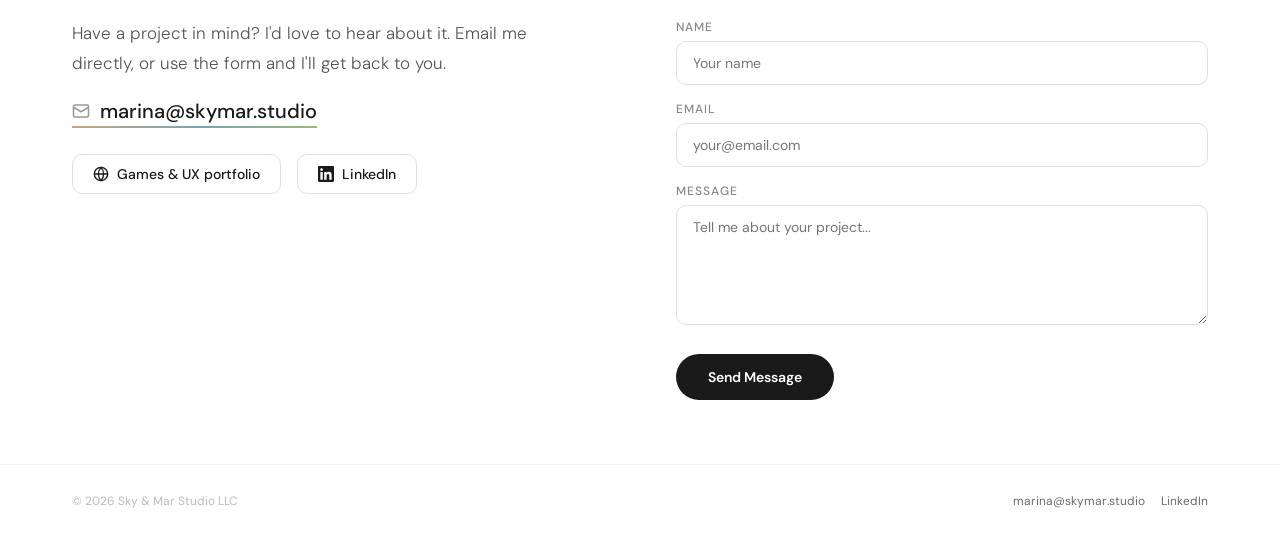
==== commit e6466214: "Update index.html" ====
--- a/index.html
+++ b/index.html
@@ -93,7 +93,7 @@
     <div class="work-header">
       <h2 class="page-title">Selected work</h2>
       <div class="title-accent"></div>
-      <p class="work-note">Websites start at $3,000 and most launch in four to eight weeks.</p>
+      <p class="work-note">Website pricing depends on size and timeline.</p>
     </div>
     <div class="projects-grid">
 
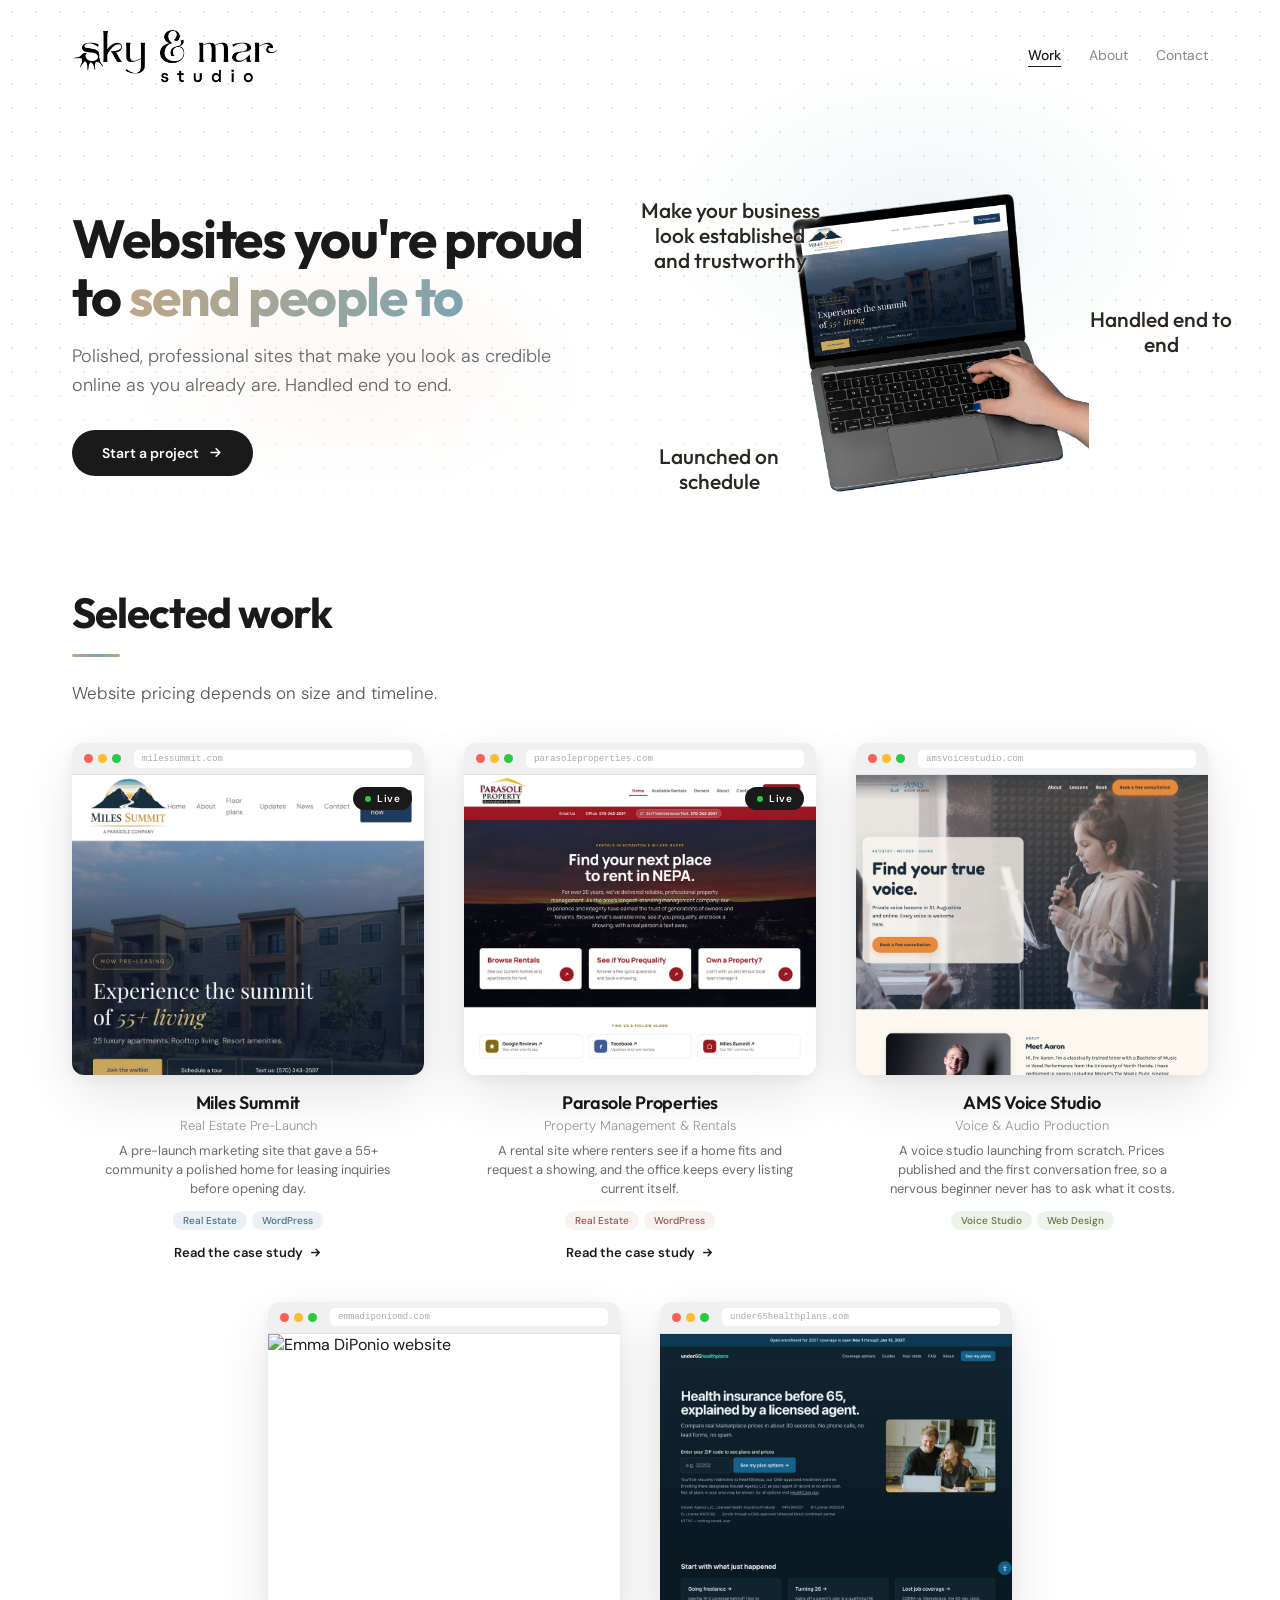
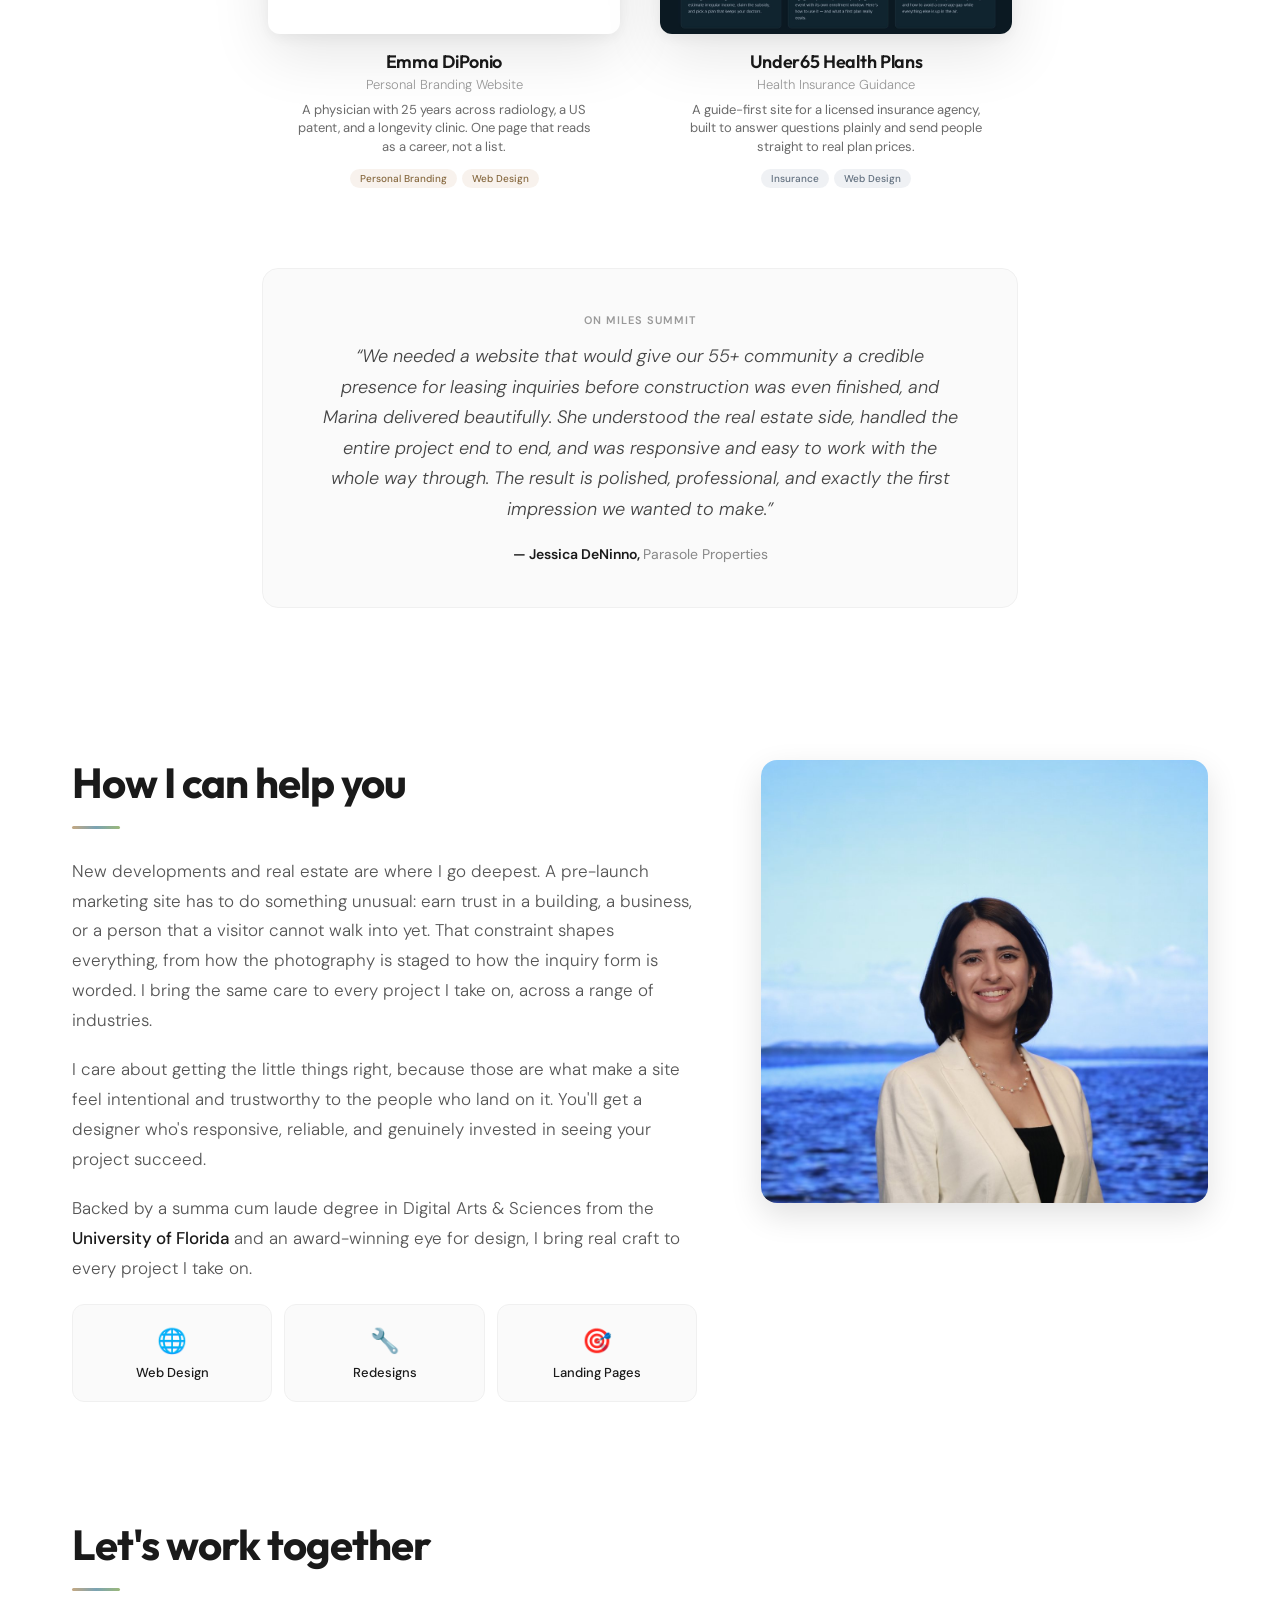
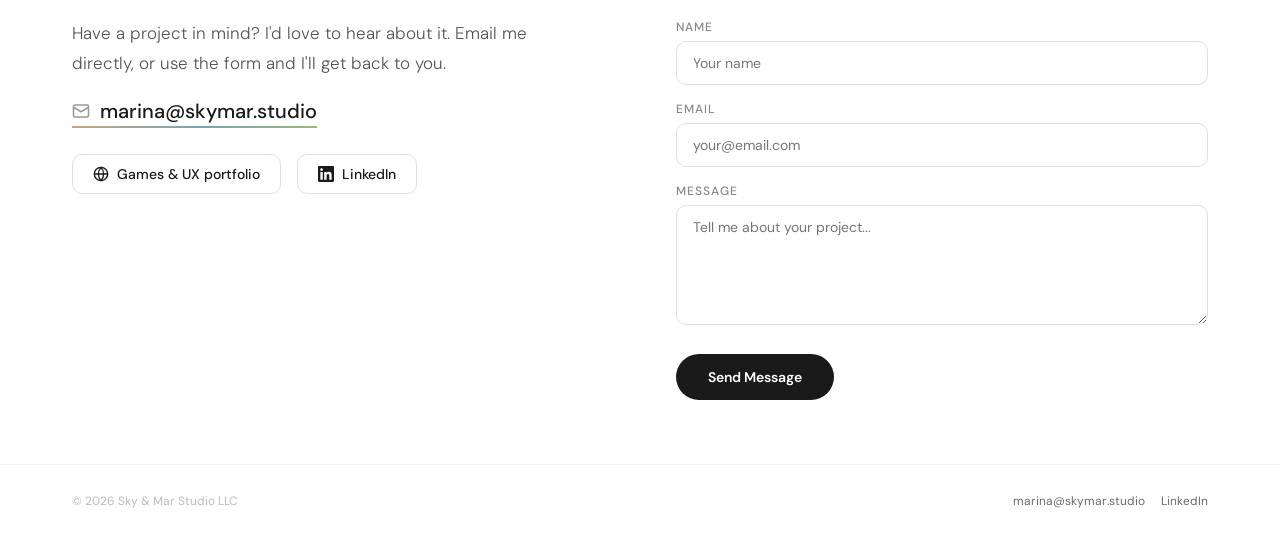
==== commit 4f36916b: "add Parasole Properties card and case study" ====
--- a/index.html
+++ b/index.html
@@ -133,7 +133,41 @@
         </div>
       </a>
 
-      <!-- Project 2: AMS Voice Studio -->
+      <!-- Project 2: Parasole Properties -->
+      <a class="project-card" href="/work/parasole/" data-umami-event="parasole-case-study" style="--project-color: #E6D3CC; --project-accent: #8C5A4E;">
+        <div class="browser-frame">
+          <div class="browser-bar">
+            <div class="browser-dots">
+              <span class="dot red"></span>
+              <span class="dot yellow"></span>
+              <span class="dot green"></span>
+            </div>
+            <div class="browser-url">parasoleproperties.com</div>
+          </div>
+          <!-- Status Badge -->
+          <div class="status-badge status-badge--live">
+            <span class="status-dot"></span>
+            Live
+          </div>
+          <div class="browser-viewport">
+            <img src="parasole-screenshot.jpg" alt="Parasole Properties website" class="scroll-image" loading="lazy" decoding="async" />
+          </div>
+        </div>
+        <div class="project-info">
+          <h3 class="project-title">Parasole Properties</h3>
+          <p class="project-subtitle">Property Management &amp; Rentals</p>
+          <p class="project-outcome">A rental site where renters see if a home fits and request a showing, and the office keeps every listing current itself.</p>
+          <div class="project-tags">
+            <span class="tag">Real Estate</span>
+            <span class="tag">WordPress</span>
+          </div>
+          <span class="project-more">Read the case study
+            <svg width="13" height="13" viewBox="0 0 24 24" fill="none" stroke="currentColor" stroke-width="2.5" stroke-linecap="round" stroke-linejoin="round"><path d="M5 12h14M13 6l6 6-6 6"/></svg>
+          </span>
+        </div>
+      </a>
+
+      <!-- Project 3: AMS Voice Studio -->
       <a href="https://amsvoicestudio.com/" target="_blank" rel="noreferrer" class="project-card" style="--project-color: #C8D6B8; --project-accent: #5C763F;">
         <div class="browser-frame">
           <div class="browser-bar">
@@ -159,7 +193,7 @@
         </div>
       </a>
 
-      <!-- Project 3: Emma DiPonio -->
+      <!-- Project 4: Emma DiPonio -->
       <a href="https://emmadiponiomd.com" target="_blank" rel="noreferrer" class="project-card" style="--project-color: #E8D5C4; --project-accent: #876940;">
         <div class="browser-frame">
           <div class="browser-bar">
@@ -185,7 +219,7 @@
         </div>
       </a>
 
-      <!-- Project 4: Under65 Health Plans -->
+      <!-- Project 5: Under65 Health Plans -->
       <a href="https://under65healthplans.com" target="_blank" rel="noreferrer" class="project-card" style="--project-color: #C9D2DB; --project-accent: #62707F;">
         <div class="browser-frame">
           <div class="browser-bar">
--- a/styles.css
+++ b/styles.css
@@ -281,6 +281,23 @@
   .projects-grid:has(> :nth-child(4):last-child) {
     grid-template-columns: repeat(2, 1fr);
     max-width: 1120px;
+  }
+}
+
+/* Exactly five cards: three on top and two centered underneath on desktop,
+   and the fifth centered on its own row at tablet width. */
+@media (min-width: 901px) {
+  .projects-grid:has(> :nth-child(5):last-child) {
+    grid-template-columns: repeat(6, 1fr);
+  }
+  .projects-grid:has(> :nth-child(5):last-child) > * { grid-column: span 2; }
+  .projects-grid:has(> :nth-child(5):last-child) > :nth-child(4) { grid-column: 2 / span 2; }
+}
+@media (min-width: 581px) and (max-width: 900px) {
+  .projects-grid:has(> :nth-child(5):last-child) > :nth-child(5) {
+    grid-column: 1 / -1;
+    justify-self: center;
+    width: calc(50% - 14px);
   }
 }
 
